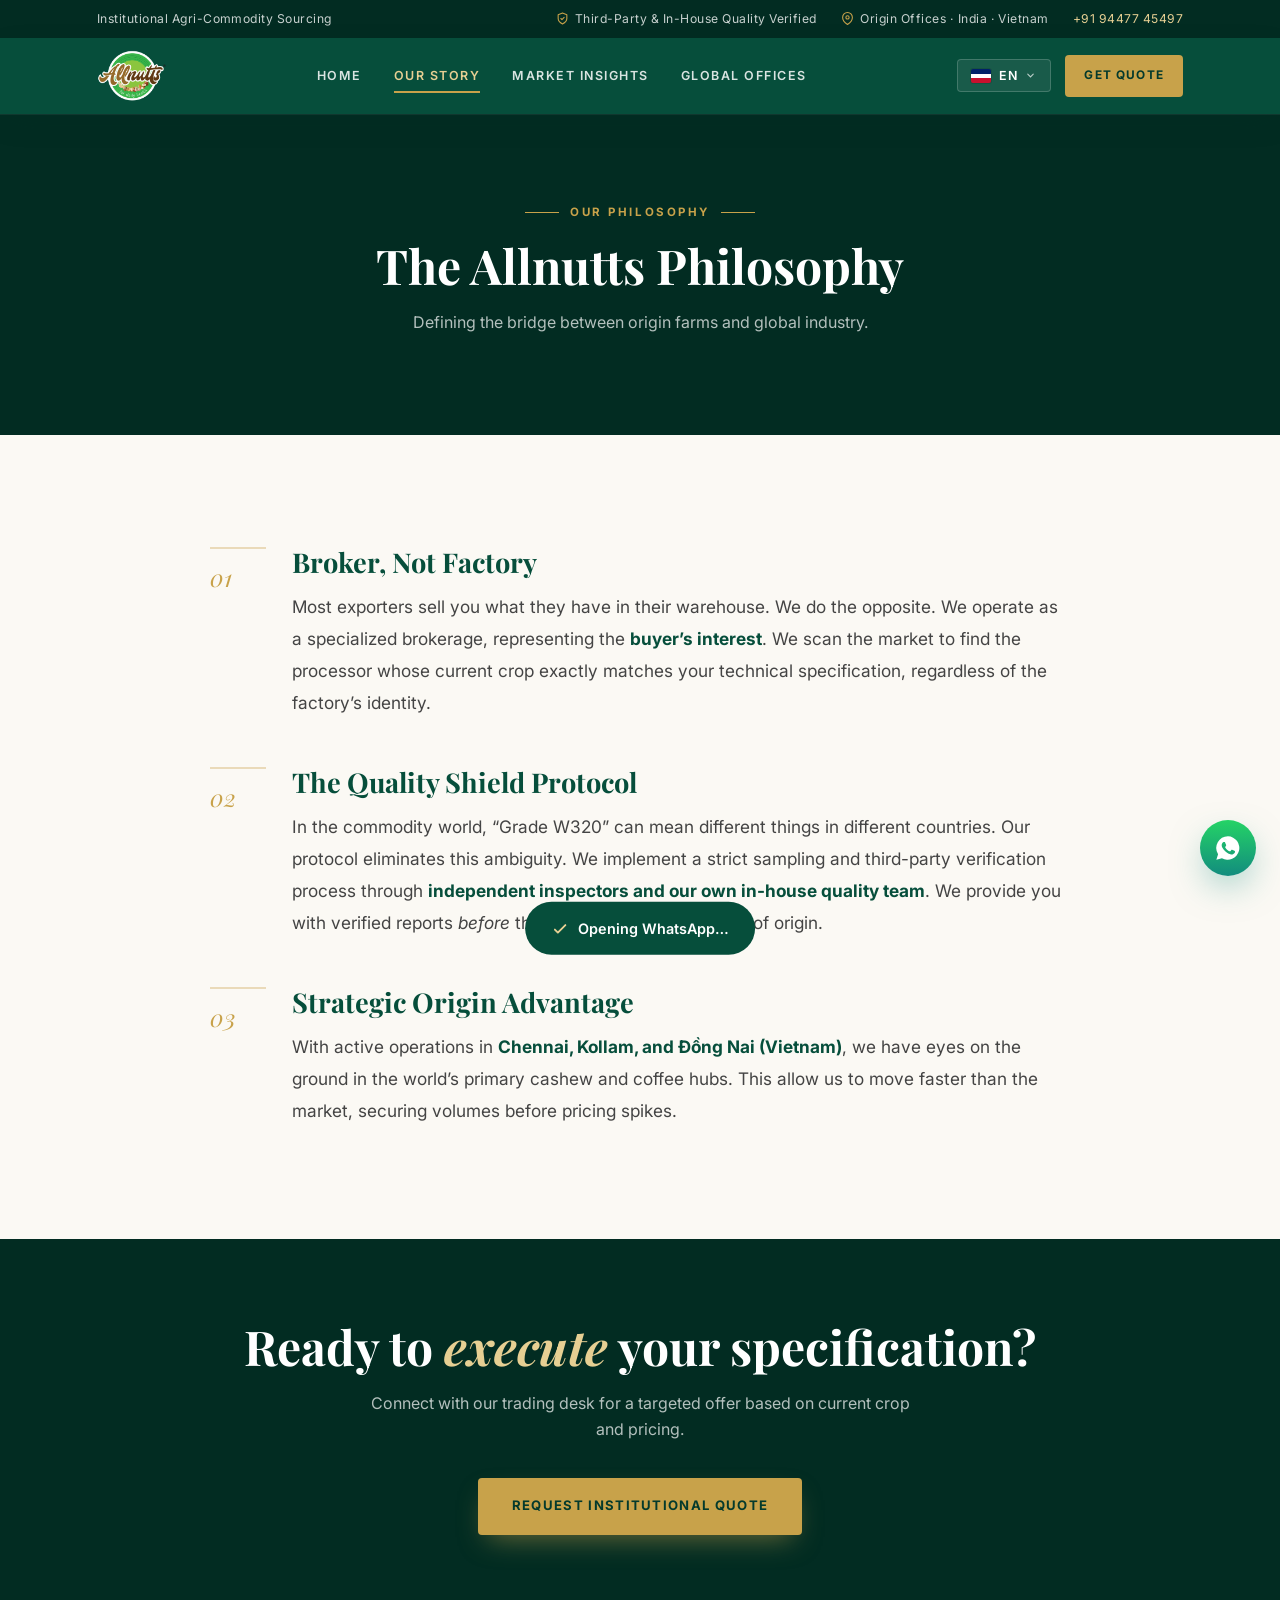
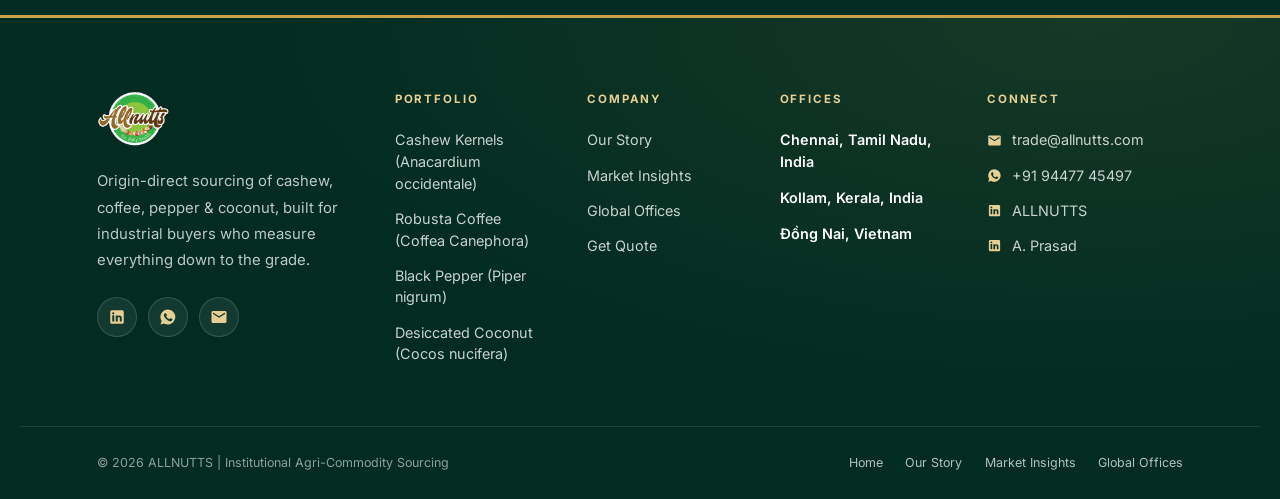
==== about.html @ 356f2124 "v3 v3" ====
<!DOCTYPE html>
<html lang="en">
<head>
  <meta charset="UTF-8" />
  <meta name="viewport" content="width=device-width, initial-scale=1.0" />
  <title>Our Story | ALLNUTTS</title>
  <meta name="description" content="The Allnutts philosophy — origin-direct brokers representing the buyer's interest across cashew, coffee, pepper and coconut." />
  <meta name="theme-color" content="#022c22" />
  <link rel="stylesheet" href="style.css" />
  <link rel="icon" href="logo.png" />
  <link rel="preconnect" href="https://fonts.googleapis.com" />
  <link rel="preconnect" href="https://fonts.gstatic.com" crossorigin />
</head>
<body>
  <div class="topbar">
    <div class="topbar-inner">
      <span data-i18n="top_tag">Institutional Agri-Commodity Sourcing</span>
      <div class="topbar-tags">
        <span><svg viewBox="0 0 24 24" fill="none" stroke-width="2" stroke-linecap="round" stroke-linejoin="round"><path d="M12 22s8-4 8-10V5l-8-3-8 3v7c0 6 8 10 8 10z"/><path d="m9 12 2 2 4-4"/></svg><span data-i18n="top_verified">Third-Party &amp; In-House Quality Verified</span></span>
        <span><svg viewBox="0 0 24 24" fill="none" stroke-width="2" stroke-linecap="round" stroke-linejoin="round"><path d="M21 10c0 7-9 13-9 13s-9-6-9-13a9 9 0 0 1 18 0z"/><circle cx="12" cy="10" r="3"/></svg><span data-i18n="top_offices">Origin Offices · India · Vietnam</span></span>
        <a href="https://wa.me/919447745497" target="_blank" rel="noopener">+91 94477 45497</a>
      </div>
    </div>
  </div>
  <nav>
    <div class="nav-container">
      <div class="logo-container"><a href="index.html"><img src="logo.png" alt="ALLNUTTS" /></a></div>
      <div class="nav-links" id="navLinks">
        <a href="index.html" data-i18n="nav_home">Home</a>
        <a href="about.html" data-i18n="nav_about">Our Story</a>
        <a href="reports.html" data-i18n="nav_reports">Market Insights</a>
        <a href="contact.html" data-i18n="nav_contact">Global Offices</a>
        <a href="index.html#quote" class="btn-gold mobile-only" data-i18n="nav_quote">Get Quote</a>
      </div>
      <div class="nav-actions">
        <div class="lang" id="lang">
          <button class="lang-btn" id="langBtn" aria-label="Select language">
            <span class="lang-flag" id="langFlag"></span><span id="langLabel">EN</span>
            <svg viewBox="0 0 24 24" fill="none" stroke="currentColor" stroke-width="2.4" stroke-linecap="round"><path d="m6 9 6 6 6-6"/></svg>
          </button>
          <div class="lang-menu" id="langMenu" role="menu"></div>
        </div>
        <a href="index.html#quote" class="btn-quote-sm" data-i18n="nav_quote">Get Quote</a>
        <button class="nav-toggle" id="navToggle" aria-label="Menu" aria-controls="navLinks"><span></span><span></span><span></span></button>
      </div>
    </div>
  </nav>
  <div class="nav-scrim" id="navScrim"></div>

  <!-- page header band -->
  <section class="cta-band" style="padding:5rem 6% 4rem;">
    <span class="eyebrow center" style="justify-content:center; margin-bottom:1rem;" data-i18n="about_eyebrow">Our Philosophy</span>
    <h2 data-i18n="about_h2">The Allnutts Philosophy</h2>
    <p data-i18n="about_p">Defining the bridge between origin farms and global industry.</p>
  </section>

  <section class="section-spacing">
    <div class="container">
      <div class="editorial">
        <div class="editorial-block reveal">
          <div class="editorial-num">01</div>
          <div><h3 data-i18n="about1_t">Broker, Not Factory</h3><p data-i18n="about1_p"></p></div>
        </div>
        <div class="editorial-block reveal">
          <div class="editorial-num">02</div>
          <div><h3 data-i18n="about2_t">The Quality Shield Protocol</h3><p data-i18n="about2_p"></p></div>
        </div>
        <div class="editorial-block reveal">
          <div class="editorial-num">03</div>
          <div><h3 data-i18n="about3_t">Strategic Origin Advantage</h3><p data-i18n="about3_p"></p></div>
        </div>
      </div>
    </div>
  </section>

  <section class="cta-band">
    <h2><span data-i18n="cta_h2a">Ready to </span><span class="gold" data-i18n="cta_h2_gold">execute</span><span data-i18n="cta_h2b"> your specification?</span></h2>
    <p data-i18n="cta_p">Connect with our trading desk for a targeted offer based on current crop and pricing.</p>
    <a href="index.html#quote" class="btn-gold" data-i18n="cta_btn">Request Institutional Quote</a>
  </section>

  <footer class="site-footer">
    <div class="footer-main">
      <div class="footer-brand">
        <img src="logo.png" alt="ALLNUTTS" />
        <p data-i18n="foot_about"></p>
        <div class="footer-social">
          <a href="https://www.linkedin.com/company/107169851/" target="_blank" rel="noopener" aria-label="LinkedIn"><svg viewBox="0 0 24 24"><path fill-rule="evenodd" clip-rule="evenodd" d="M19 3a2 2 0 0 1 2 2v14a2 2 0 0 1-2 2H5a2 2 0 0 1-2-2V5a2 2 0 0 1 2-2h14zM8.34 9.67H5.67V18h2.67V9.67zM7 5.5a1.5 1.5 0 1 0 0 3 1.5 1.5 0 0 0 0-3zM18.33 18v-4.57c0-2.4-1.28-3.52-2.99-3.52-1.38 0-2 .76-2.34 1.29v-1.1h-2.67V18h2.67v-4.4c0-.23.02-.47.09-.64.18-.47.61-.95 1.33-.95.94 0 1.31.71 1.31 1.76V18h2.6z"/></svg></a>
          <a href="https://wa.me/919447745497" target="_blank" rel="noopener" aria-label="WhatsApp"><svg viewBox="0 0 24 24"><path fill-rule="evenodd" clip-rule="evenodd" d="M17.5 14.4c-.3-.1-1.7-.8-1.9-.9-.3-.1-.5-.1-.6.1-.2.3-.7.9-.9 1.1-.2.2-.3.2-.6.1-.3-.1-1.2-.5-2.3-1.4-.9-.8-1.5-1.7-1.6-2-.2-.3 0-.4.1-.5.1-.1.3-.3.4-.5.1-.2.2-.3.3-.5.1-.2 0-.4 0-.5-.1-.1-.6-1.5-.9-2.1-.2-.5-.5-.4-.6-.4h-.5c-.2 0-.5.1-.8.4-.3.3-1 1-1 2.4s1 2.8 1.2 3c.2.2 2 3 4.8 4.2 1.7.7 2.3.8 3.2.6.5-.1 1.7-.7 2-1.4.2-.7.2-1.2.2-1.4-.1-.1-.3-.2-.5-.3zM12 2a10 10 0 0 0-8.5 15.3L2 22l4.8-1.3A10 10 0 1 0 12 2z"/></svg></a>
          <a href="mailto:trade@allnutts.com" aria-label="Email"><svg viewBox="0 0 24 24"><path d="M20 4H4c-1.1 0-1.99.9-1.99 2L2 18c0 1.1.9 2 2 2h16c1.1 0 2-.9 2-2V6c0-1.1-.9-2-2-2zm0 4l-8 5-8-5V6l8 5 8-5v2z"/></svg></a>
        </div>
      </div>
      <div class="footer-col">
        <h5 data-i18n="foot_products">Portfolio</h5>
        <a href="index.html#portfolio" data-i18n="prod_cashew"></a>
        <a href="index.html#portfolio" data-i18n="prod_coffee"></a>
        <a href="index.html#portfolio" data-i18n="prod_pepper"></a>
        <a href="index.html#portfolio" data-i18n="prod_coconut"></a>
      </div>
      <div class="footer-col">
        <h5 data-i18n="foot_company">Company</h5>
        <a href="about.html" data-i18n="nav_about"></a>
        <a href="reports.html" data-i18n="nav_reports"></a>
        <a href="contact.html" data-i18n="nav_contact"></a>
        <a href="index.html#quote" data-i18n="nav_quote"></a>
      </div>
      <div class="footer-col footer-offices-col">
        <h5 data-i18n="foot_offices">Offices</h5>
        <p class="footer-office"><strong data-i18n="office1_loc">Chennai, Tamil Nadu, India</strong></p>
        <p class="footer-office"><strong data-i18n="office2_loc">Kollam, Kerala, India</strong></p>
        <p class="footer-office"><strong data-i18n="office3_loc">Đồng Nai, Vietnam</strong></p>
      </div>
      <div class="footer-col footer-connect-col">
        <h5 data-i18n="foot_connect">Connect</h5>
        <a href="mailto:trade@allnutts.com"><svg class="fc-ic" viewBox="0 0 24 24"><path d="M20 4H4c-1.1 0-1.99.9-1.99 2L2 18c0 1.1.9 2 2 2h16c1.1 0 2-.9 2-2V6c0-1.1-.9-2-2-2zm0 4l-8 5-8-5V6l8 5 8-5v2z"/></svg>trade@allnutts.com</a>
        <a href="https://wa.me/919447745497" target="_blank" rel="noopener"><svg class="fc-ic" viewBox="0 0 24 24"><path fill-rule="evenodd" clip-rule="evenodd" d="M17.5 14.4c-.3-.1-1.7-.8-1.9-.9-.3-.1-.5-.1-.6.1-.2.3-.7.9-.9 1.1-.2.2-.3.2-.6.1-.3-.1-1.2-.5-2.3-1.4-.9-.8-1.5-1.7-1.6-2-.2-.3 0-.4.1-.5.1-.1.3-.3.4-.5.1-.2.2-.3.3-.5.1-.2 0-.4 0-.5-.1-.1-.6-1.5-.9-2.1-.2-.5-.5-.4-.6-.4h-.5c-.2 0-.5.1-.8.4-.3.3-1 1-1 2.4s1 2.8 1.2 3c.2.2 2 3 4.8 4.2 1.7.7 2.3.8 3.2.6.5-.1 1.7-.7 2-1.4.2-.7.2-1.2.2-1.4-.1-.1-.3-.2-.5-.3zM12 2a10 10 0 0 0-8.5 15.3L2 22l4.8-1.3A10 10 0 1 0 12 2z"/></svg>+91 94477 45497</a>
        <a href="https://www.linkedin.com/company/107169851/" target="_blank" rel="noopener"><svg class="fc-ic" viewBox="0 0 24 24"><path fill-rule="evenodd" clip-rule="evenodd" d="M19 3a2 2 0 0 1 2 2v14a2 2 0 0 1-2 2H5a2 2 0 0 1-2-2V5a2 2 0 0 1 2-2h14zM8.34 9.67H5.67V18h2.67V9.67zM7 5.5a1.5 1.5 0 1 0 0 3 1.5 1.5 0 0 0 0-3zM18.33 18v-4.57c0-2.4-1.28-3.52-2.99-3.52-1.38 0-2 .76-2.34 1.29v-1.1h-2.67V18h2.67v-4.4c0-.23.02-.47.09-.64.18-.47.61-.95 1.33-.95.94 0 1.31.71 1.31 1.76V18h2.6z"/></svg>ALLNUTTS</a>
        <a href="https://www.linkedin.com/in/a-prasad-a902522a/" target="_blank" rel="noopener"><svg class="fc-ic" viewBox="0 0 24 24"><path fill-rule="evenodd" clip-rule="evenodd" d="M19 3a2 2 0 0 1 2 2v14a2 2 0 0 1-2 2H5a2 2 0 0 1-2-2V5a2 2 0 0 1 2-2h14zM8.34 9.67H5.67V18h2.67V9.67zM7 5.5a1.5 1.5 0 1 0 0 3 1.5 1.5 0 0 0 0-3zM18.33 18v-4.57c0-2.4-1.28-3.52-2.99-3.52-1.38 0-2 .76-2.34 1.29v-1.1h-2.67V18h2.67v-4.4c0-.23.02-.47.09-.64.18-.47.61-.95 1.33-.95.94 0 1.31.71 1.31 1.76V18h2.6z"/></svg>A. Prasad</a>
      </div>
    </div>
    <div class="footer-bottom">
      <span data-i18n="foot_rights">© 2026 ALLNUTTS</span>
      <div class="footer-nav">
        <a href="index.html" data-i18n="nav_home"></a>
        <a href="about.html" data-i18n="nav_about"></a>
        <a href="reports.html" data-i18n="nav_reports"></a>
        <a href="contact.html" data-i18n="nav_contact"></a>
      </div>
    </div>
  </footer>

  <a class="wa-fab" href="https://wa.me/919447745497" target="_blank" rel="noopener" aria-label="WhatsApp">
    <svg viewBox="0 0 24 24"><path fill-rule="evenodd" clip-rule="evenodd" d="M17.5 14.4c-.3-.1-1.7-.8-1.9-.9-.3-.1-.5-.1-.6.1-.2.3-.7.9-.9 1.1-.2.2-.3.2-.6.1-.3-.1-1.2-.5-2.3-1.4-.9-.8-1.5-1.7-1.6-2-.2-.3 0-.4.1-.5.1-.1.3-.3.4-.5.1-.2.2-.3.3-.5.1-.2 0-.4 0-.5-.1-.1-.6-1.5-.9-2.1-.2-.5-.5-.4-.6-.4h-.5c-.2 0-.5.1-.8.4-.3.3-1 1-1 2.4s1 2.8 1.2 3c.2.2 2 3 4.8 4.2 1.7.7 2.3.8 3.2.6.5-.1 1.7-.7 2-1.4.2-.7.2-1.2.2-1.4-.1-.1-.3-.2-.5-.3zM12 2a10 10 0 0 0-8.5 15.3L2 22l4.8-1.3A10 10 0 1 0 12 2z"/></svg>
  </a>
  <div class="toast" id="toast"><svg viewBox="0 0 24 24" fill="none" stroke="currentColor" stroke-width="2.5" stroke-linecap="round" stroke-linejoin="round"><path d="m5 13 4 4L19 7"/></svg><span>Opening WhatsApp…</span></div>
  <script src="i18n.js"></script>
  <script src="script.js"></script>
</body>
</html>
---- style.css ----
/* =====================================================
   ALLNUTTS — Institutional Authority Edition (v2)
   Premium emerald + gold design system
   Mobile-first, fully responsive · redesigned footer
   ===================================================== */
@import url('https://fonts.googleapis.com/css2?family=Playfair+Display:ital,wght@0,500;0,600;0,700;0,800;0,900;1,500;1,600&family=Inter:wght@300;400;500;600;700&family=Noto+Sans+Arabic:wght@400;600;700&family=Noto+Sans+SC:wght@400;600;700&family=Noto+Sans+Devanagari:wght@400;600;700&display=swap');

:root {
  --emerald: #064e3b;
  --deep-emerald: #043a2c;
  --emerald-900: #022c22;
  --emerald-800: #0a3f31;
  --gold: #c8a24a;
  --gold-bright: #d4af37;
  --gold-soft: #e6cf93;
  --gold-line: rgba(200, 162, 74, 0.35);
  --ink: #1a1d1b;
  --muted: #5a615d;
  --muted-light: #8a918c;
  --cream: #fbf9f4;
  --paper: #f4f0e7;
  --paper-2: #efe9db;
  --white: #ffffff;
  --line: #e7e2d6;
  --shadow-sm: 0 2px 8px rgba(4, 58, 44, 0.06);
  --shadow-md: 0 16px 40px -16px rgba(4, 58, 44, 0.18);
  --shadow-lg: 0 40px 80px -30px rgba(2, 44, 34, 0.35);
  --r-sm: 4px;
  --r-md: 10px;
  --r-lg: 18px;
  --ease: cubic-bezier(0.22, 0.61, 0.36, 1);
  --container: 1240px;
  --pad-x: 6%;
  --nav-h: 76px;
}

* { box-sizing: border-box; }
html { scroll-behavior: smooth; -webkit-text-size-adjust: 100%; }
body {
  font-family: 'Inter', sans-serif;
  margin: 0;
  color: var(--ink);
  background: var(--cream);
  line-height: 1.65;
  -webkit-font-smoothing: antialiased;
  text-rendering: optimizeLegibility;
  overflow-x: hidden; /* guard against any accidental horizontal scroll on mobile */
}
body[dir="rtl"] { font-family: 'Noto Sans Arabic', 'Inter', sans-serif; }
body[dir="rtl"] .flip { transform: scaleX(-1); }
body.lang-zh { font-family: 'Noto Sans SC', 'Inter', sans-serif; }
body.lang-hi { font-family: 'Noto Sans Devanagari', 'Inter', sans-serif; }
body.nav-open { overflow: hidden; } /* lock scroll when mobile drawer is open */

h1, h2, h3, .serif {
  font-family: 'Playfair Display', serif;
  color: var(--emerald);
  font-weight: 700;
  line-height: 1.15;
  margin: 0;
}
body[dir="rtl"] h1, body[dir="rtl"] h2, body[dir="rtl"] h3,
body.lang-zh h1, body.lang-zh h2, body.lang-zh h3,
body.lang-hi h1, body.lang-hi h2, body.lang-hi h3 {
  font-family: inherit;
  font-weight: 700;
}
a { color: inherit; }
img { display: block; max-width: 100%; }

.container { max-width: var(--container); margin: 0 auto; padding: 0 var(--pad-x); width: 100%; }
.eyebrow {
  font-family: 'Inter', sans-serif;
  font-size: 0.72rem;
  letter-spacing: 0.22em;
  text-transform: uppercase;
  font-weight: 700;
  color: var(--gold);
  display: inline-flex;
  align-items: center;
  gap: 0.7rem;
}
.eyebrow::before { content: ''; width: 34px; height: 1px; background: var(--gold); flex-shrink: 0; }
.eyebrow.center::after { content: ''; width: 34px; height: 1px; background: var(--gold); flex-shrink: 0; }

/* =================== ANNOUNCEMENT BAR =================== */
.topbar {
  background: var(--emerald-900);
  color: rgba(255,255,255,0.78);
  font-size: 0.76rem;
  letter-spacing: 0.04em;
}
.topbar-inner {
  max-width: var(--container);
  margin: 0 auto;
  padding: 0.55rem var(--pad-x);
  display: flex;
  justify-content: space-between;
  align-items: center;
  gap: 1rem;
}
.topbar a { color: var(--gold-soft); text-decoration: none; white-space: nowrap; }
.topbar-tags { display: flex; gap: 1.5rem; align-items: center; }
.topbar-tags span { display: inline-flex; align-items: center; gap: 0.4rem; }
.topbar-tags svg { width: 13px; height: 13px; stroke: var(--gold); flex-shrink: 0; }

/* =================== NAV =================== */
nav {
  background: var(--emerald);
  position: sticky;
  top: 0;
  z-index: 1000;
  box-shadow: 0 1px 0 rgba(255,255,255,0.06), 0 10px 30px -12px rgba(2,44,34,0.5);
  transition: box-shadow 0.3s var(--ease);
}
.nav-container {
  max-width: var(--container);
  margin: 0 auto;
  padding: 0.7rem var(--pad-x);
  display: flex;
  justify-content: space-between;
  align-items: center;
  gap: 1rem;
  min-height: var(--nav-h);
}
.logo-container { display: flex; align-items: center; flex-shrink: 0; }
.logo-container img {
  height: 54px;
  width: auto;
  display: block;
  transition: height 0.3s var(--ease);
}
nav.scrolled .logo-container img { height: 46px; }

.nav-links { display: flex; align-items: center; gap: 2rem; }
.nav-links a {
  color: rgba(255,255,255,0.85);
  text-decoration: none;
  text-transform: uppercase;
  font-size: 0.78rem;
  font-weight: 600;
  letter-spacing: 0.12em;
  position: relative;
  padding: 0.4rem 0;
  transition: color 0.25s;
}
.nav-links a::after {
  content: '';
  position: absolute;
  left: 0; bottom: 0;
  width: 0; height: 2px;
  background: var(--gold);
  transition: width 0.3s var(--ease);
}
.nav-links a:hover, .nav-links a.active { color: var(--gold-soft); }
.nav-links a:hover::after, .nav-links a.active::after { width: 100%; }
.nav-links .mobile-only { display: none; }

.nav-actions { display: flex; align-items: center; gap: 0.9rem; flex-shrink: 0; }

/* Language switcher */
.lang { position: relative; }
.lang-btn {
  display: inline-flex;
  align-items: center;
  gap: 0.5rem;
  background: rgba(255,255,255,0.08);
  border: 1px solid rgba(255,255,255,0.18);
  color: #fff;
  font-family: 'Inter', sans-serif;
  font-size: 0.78rem;
  font-weight: 600;
  letter-spacing: 0.04em;
  padding: 0.5rem 0.85rem;
  border-radius: var(--r-sm);
  cursor: pointer;
  transition: all 0.25s;
}
.lang-btn:hover { background: rgba(255,255,255,0.16); border-color: var(--gold-line); }
.lang-flag {
  width: 20px; height: 14px;
  border-radius: 2px;
  box-shadow: 0 0 0 1px rgba(0,0,0,0.12);
  flex-shrink: 0;
  overflow: hidden;
}
.lang-btn svg { width: 11px; height: 11px; opacity: 0.7; transition: transform 0.25s; }
.lang.open .lang-btn svg { transform: rotate(180deg); }
.lang-menu {
  position: absolute;
  top: calc(100% + 0.6rem);
  inset-inline-end: 0;
  min-width: 210px;
  background: var(--white);
  border-radius: var(--r-md);
  box-shadow: var(--shadow-lg);
  border: 1px solid var(--line);
  padding: 0.4rem;
  opacity: 0;
  visibility: hidden;
  transform: translateY(-8px);
  transition: all 0.28s var(--ease);
  z-index: 1200;
  max-height: 78vh;
  overflow-y: auto;
}
.lang.open .lang-menu { opacity: 1; visibility: visible; transform: none; }
.lang-option {
  display: flex;
  align-items: center;
  gap: 0.7rem;
  width: 100%;
  background: none;
  border: none;
  padding: 0.6rem 0.7rem;
  border-radius: var(--r-sm);
  cursor: pointer;
  font-family: 'Inter', sans-serif;
  font-size: 0.86rem;
  color: var(--ink);
  text-align: start;
  transition: background 0.2s;
}
.lang-option:hover { background: var(--paper); }
.lang-option.active { background: var(--emerald); color: #fff; }
.lang-option.active .lang-native { color: var(--gold-soft); }
.lang-option .lang-flag { width: 24px; height: 17px; }
.lang-native { margin-inline-start: auto; font-size: 0.74rem; color: var(--muted-light); }

.btn-quote-sm {
  background: var(--gold);
  color: var(--deep-emerald);
  text-decoration: none;
  font-size: 0.74rem;
  font-weight: 700;
  text-transform: uppercase;
  letter-spacing: 0.1em;
  padding: 0.7rem 1.2rem;
  border-radius: var(--r-sm);
  transition: all 0.25s var(--ease);
  white-space: nowrap;
}
.btn-quote-sm:hover { background: var(--gold-bright); transform: translateY(-1px); box-shadow: 0 8px 20px -6px rgba(200,162,74,0.5); }

.nav-toggle {
  display: none;
  background: none;
  border: none;
  cursor: pointer;
  flex-direction: column;
  justify-content: center;
  gap: 5px;
  width: 40px; height: 40px;
  padding: 8px;
}
.nav-toggle span { width: 100%; height: 2px; background: #fff; border-radius: 2px; transition: transform 0.3s var(--ease), opacity 0.2s; transform-origin: center; }
.nav-toggle.open span:nth-child(1) { transform: translateY(7px) rotate(45deg); }
.nav-toggle.open span:nth-child(2) { opacity: 0; }
.nav-toggle.open span:nth-child(3) { transform: translateY(-7px) rotate(-45deg); }

.nav-scrim {
  position: fixed;
  inset: 0;
  background: rgba(2,28,22,0.5);
  opacity: 0;
  visibility: hidden;
  transition: opacity 0.3s var(--ease);
  z-index: 998;
}
.nav-scrim.show { opacity: 1; visibility: visible; }

/* =================== HERO =================== */
.hero {
  position: relative;
  min-height: 86vh;
  display: flex;
  align-items: center;
  color: #fff;
  overflow: hidden;
  background: var(--emerald-900);
}
.hero-bg {
  position: absolute;
  inset: 0;
  background-size: cover;
  background-position: center;
  transform: scale(1.05);
  filter: saturate(0.9);
}
.hero-bg::after {
  content: '';
  position: absolute;
  inset: 0;
  background:
    linear-gradient(110deg, rgba(2,44,34,0.96) 0%, rgba(4,58,44,0.86) 45%, rgba(4,58,44,0.55) 100%),
    radial-gradient(ellipse at 80% 20%, rgba(200,162,74,0.18), transparent 55%);
}
body[dir="rtl"] .hero-bg::after { background:
  linear-gradient(250deg, rgba(2,44,34,0.96) 0%, rgba(4,58,44,0.86) 45%, rgba(4,58,44,0.55) 100%),
  radial-gradient(ellipse at 20% 20%, rgba(200,162,74,0.18), transparent 55%); }
.hero-grain {
  position: absolute; inset: 0; opacity: 0.5; pointer-events: none;
  background-image: url("data:image/svg+xml,%3Csvg xmlns='http://www.w3.org/2000/svg' width='160' height='160'%3E%3Cfilter id='n'%3E%3CfeTurbulence type='fractalNoise' baseFrequency='0.9' numOctaves='2'/%3E%3C/filter%3E%3Crect width='100%25' height='100%25' filter='url(%23n)' opacity='0.04'/%3E%3C/svg%3E");
}
.hero-content {
  position: relative;
  z-index: 2;
  max-width: var(--container);
  margin: 0 auto;
  padding: 7rem var(--pad-x);
  width: 100%;
}
.hero-inner { max-width: 760px; }
.hero .eyebrow { color: var(--gold-soft); margin-bottom: 1.6rem; }
.hero .eyebrow::before { background: var(--gold-soft); }
.hero h1 {
  color: #fff;
  font-size: clamp(2.4rem, 6vw, 5rem);
  font-weight: 800;
  letter-spacing: -0.01em;
  margin-bottom: 1.5rem;
}
.hero h1 .gold { color: var(--gold-soft); font-style: italic; font-weight: 600; }
.hero p {
  font-size: clamp(1.02rem, 1.6vw, 1.3rem);
  max-width: 620px;
  margin: 0 0 2.5rem;
  color: rgba(255,255,255,0.82);
  font-weight: 300;
  line-height: 1.7;
}
.hero-cta-row { display: flex; align-items: center; gap: 1.5rem; flex-wrap: wrap; }

.btn-gold {
  display: inline-flex;
  align-items: center;
  gap: 0.6rem;
  background: var(--gold);
  color: var(--deep-emerald);
  padding: 1.1rem 2.1rem;
  text-decoration: none;
  font-weight: 700;
  text-transform: uppercase;
  font-size: 0.82rem;
  letter-spacing: 0.1em;
  border-radius: var(--r-sm);
  border: none;
  cursor: pointer;
  font-family: 'Inter', sans-serif;
  transition: all 0.3s var(--ease);
  box-shadow: 0 12px 28px -10px rgba(200,162,74,0.55);
}
.btn-gold:hover { background: var(--gold-bright); transform: translateY(-2px); box-shadow: 0 18px 38px -12px rgba(212,175,55,0.6); }
.btn-gold svg { width: 16px; height: 16px; }

.btn-outline {
  display: inline-flex;
  align-items: center;
  gap: 0.55rem;
  color: #fff;
  text-decoration: none;
  font-weight: 600;
  font-size: 0.82rem;
  letter-spacing: 0.06em;
  text-transform: uppercase;
  padding: 1rem 0;
  border-bottom: 1px solid var(--gold-line);
  transition: color 0.25s, border-color 0.25s;
}
.btn-outline:hover { color: var(--gold-soft); border-color: var(--gold-soft); }
.btn-outline svg { width: 15px; height: 15px; transition: transform 0.25s; }
.btn-outline:hover svg { transform: translateX(4px); }

/* =================== TRUST STATS STRIP =================== */
.stats-strip {
  background: var(--deep-emerald);
  border-top: 1px solid rgba(200,162,74,0.2);
}
.stats-grid {
  max-width: var(--container);
  margin: 0 auto;
  padding: 0 var(--pad-x);
  display: grid;
  grid-template-columns: repeat(4, 1fr);
}
.stat-item {
  padding: 2.6rem 1.5rem;
  text-align: center;
  border-inline-end: 1px solid rgba(255,255,255,0.08);
}
.stat-item:last-child { border-inline-end: none; }
.stat-item h2 {
  color: var(--gold-soft);
  font-size: clamp(2.2rem, 4vw, 3.2rem);
  font-weight: 800;
  margin-bottom: 0.3rem;
  font-variant-numeric: tabular-nums;
}
.stat-item p {
  color: rgba(255,255,255,0.7);
  font-size: 0.74rem;
  text-transform: uppercase;
  letter-spacing: 0.16em;
  margin: 0;
}

/* =================== SECTIONS =================== */
.section-spacing { padding: 7rem 0; }
.section-spacing.tight { padding: 5rem 0; }
.bg-paper { background: var(--paper); }
.bg-emerald { background: var(--emerald); color: #fff; }
.section-header { text-align: center; margin-bottom: 4rem; max-width: 720px; margin-inline: auto; }
.section-header .eyebrow { margin-bottom: 1.2rem; }
.section-header h2 {
  font-size: clamp(2rem, 4vw, 3.2rem);
  font-weight: 700;
  margin-bottom: 1rem;
}
.section-header p { color: var(--muted); font-size: 1.08rem; margin: 0; line-height: 1.7; }
.bg-emerald .section-header h2 { color: #fff; }
.bg-emerald .section-header p { color: rgba(255,255,255,0.72); }
.bg-emerald .eyebrow { color: var(--gold-soft); }
.bg-emerald .eyebrow::before, .bg-emerald .eyebrow.center::after { background: var(--gold-soft); }

/* =================== PRODUCT PORTFOLIO =================== */
.product-detail {
  background: var(--white);
  border: 1px solid var(--line);
  border-radius: var(--r-lg);
  overflow: hidden;
  box-shadow: var(--shadow-sm);
  display: grid;
  grid-template-columns: 320px 1fr;
  margin-bottom: 2.5rem;
  transition: box-shadow 0.4s var(--ease), transform 0.4s var(--ease);
}
.product-detail:hover { box-shadow: var(--shadow-md); transform: translateY(-3px); }
.product-media {
  position: relative;
  min-height: 260px;
  background-size: cover;
  background-position: center;
}
.product-media::after {
  content: '';
  position: absolute; inset: 0;
  background: linear-gradient(135deg, rgba(4,58,44,0.35), rgba(4,58,44,0.05));
}
.product-media .botanic {
  position: absolute;
  inset-block-end: 1rem;
  inset-inline-start: 1.2rem;
  z-index: 2;
  color: rgba(255,255,255,0.9);
  font-family: 'Playfair Display', serif;
  font-style: italic;
  font-size: 0.92rem;
  text-shadow: 0 2px 8px rgba(0,0,0,0.4);
}
.product-body { padding: 2.4rem 2.6rem; min-width: 0; }
.product-head { display: flex; align-items: baseline; justify-content: space-between; gap: 1rem; flex-wrap: wrap; margin-bottom: 0.4rem; }
.product-body h3 { font-size: 1.85rem; }
.product-origin-tag {
  font-size: 0.68rem;
  text-transform: uppercase;
  letter-spacing: 0.12em;
  font-weight: 700;
  color: var(--gold);
  background: rgba(200,162,74,0.1);
  padding: 0.35rem 0.75rem;
  border-radius: 100px;
  border: 1px solid var(--gold-line);
  white-space: nowrap;
}

.spec-scroll { width: 100%; overflow-x: auto; -webkit-overflow-scrolling: touch; margin-top: 1.4rem; }
.spec-table { width: 100%; border-collapse: collapse; font-variant-numeric: tabular-nums; }
.spec-table th {
  background: var(--emerald);
  color: var(--gold-soft);
  padding: 0.85rem 1rem;
  text-align: start;
  font-family: 'Inter', sans-serif;
  text-transform: uppercase;
  font-size: 0.68rem;
  letter-spacing: 0.1em;
  font-weight: 700;
  white-space: nowrap;
}
.spec-table th:first-child { border-start-start-radius: var(--r-sm); }
.spec-table th:last-child { border-start-end-radius: var(--r-sm); }
.spec-table td {
  padding: 0.85rem 1rem;
  border-bottom: 1px solid var(--line);
  font-size: 0.9rem;
  color: var(--ink);
  white-space: nowrap;
}
.spec-table tbody tr { transition: background 0.2s; }
.spec-table tbody tr:hover { background: var(--paper); }
.spec-table td:first-child { font-weight: 700; color: var(--emerald); font-family: 'Playfair Display', serif; }

/* =================== WORKFLOW =================== */
.workflow {
  display: grid;
  grid-template-columns: repeat(5, 1fr);
  gap: 1.2rem;
  position: relative;
}
.workflow::before {
  content: '';
  position: absolute;
  top: 34px; inset-inline: 8%;
  height: 1px;
  background: repeating-linear-gradient(to right, var(--gold-line) 0 7px, transparent 7px 15px);
}
.step { text-align: center; position: relative; }
.step-node {
  width: 68px; height: 68px;
  margin: 0 auto 1.5rem;
  border-radius: 50%;
  background: var(--white);
  border: 1px solid var(--gold-line);
  display: grid;
  place-items: center;
  font-family: 'Playfair Display', serif;
  font-size: 1.6rem;
  font-weight: 700;
  color: var(--gold);
  position: relative;
  z-index: 2;
  box-shadow: 0 8px 24px -10px rgba(4,58,44,0.25);
  transition: all 0.35s var(--ease);
}
.bg-emerald .step-node { background: var(--emerald-900); }
.step:hover .step-node { background: var(--gold); color: var(--deep-emerald); transform: translateY(-4px); }
.step h3 { font-size: 1.1rem; margin-bottom: 0.5rem; }
.bg-emerald .step h3 { color: #fff; }
.step p { font-size: 0.86rem; color: var(--muted); margin: 0; line-height: 1.6; }
.bg-emerald .step p { color: rgba(255,255,255,0.65); }

/* =================== EDGE / PILLARS =================== */
.pillars { display: grid; grid-template-columns: repeat(auto-fit, minmax(250px, 1fr)); gap: 1.5rem; }
.pillar-item {
  background: var(--white);
  padding: 2.4rem;
  border-radius: var(--r-lg);
  border: 1px solid var(--line);
  border-top: 3px solid var(--gold);
  box-shadow: var(--shadow-sm);
  transition: transform 0.35s var(--ease), box-shadow 0.35s var(--ease);
}
.pillar-item:hover { transform: translateY(-5px); box-shadow: var(--shadow-md); }
.pillar-icon {
  width: 48px; height: 48px;
  border-radius: var(--r-sm);
  background: rgba(6,78,59,0.07);
  display: grid; place-items: center;
  margin-bottom: 1.3rem;
}
.pillar-icon svg { width: 24px; height: 24px; stroke: var(--emerald); fill: none; stroke-width: 1.6; }
.pillar-item h3 { font-size: 1.3rem; margin-bottom: 0.7rem; }
.pillar-item p { color: var(--muted); font-size: 0.94rem; margin: 0; }

/* =================== GENERIC CARD GRID =================== */
.product-grid { display: grid; grid-template-columns: repeat(auto-fit, minmax(280px, 1fr)); gap: 1.6rem; }
.product-card {
  background: var(--white);
  padding: 2.4rem;
  border-radius: var(--r-lg);
  border: 1px solid var(--line);
  box-shadow: var(--shadow-sm);
  transition: transform 0.35s var(--ease), box-shadow 0.35s var(--ease);
}
.product-card:hover { transform: translateY(-5px); box-shadow: var(--shadow-md); }
.product-card h3 { font-size: 1.4rem; margin-bottom: 0.8rem; }
.product-card p { color: var(--muted); font-size: 0.96rem; margin: 0 0 1.4rem; }
.product-card .origin-chip {
  display: inline-block;
  font-size: 0.66rem;
  text-transform: uppercase;
  letter-spacing: 0.1em;
  font-weight: 700;
  color: var(--gold);
  margin-bottom: 1rem;
}
.card-icon {
  width: 52px; height: 52px;
  border-radius: var(--r-sm);
  background: var(--emerald);
  display: grid; place-items: center;
  margin-bottom: 1.4rem;
}
.card-icon svg { width: 26px; height: 26px; stroke: var(--gold-soft); fill: none; stroke-width: 1.5; }
.card-link {
  display: inline-flex; align-items: center; gap: 0.5rem;
  color: var(--emerald); font-weight: 700; font-size: 0.78rem;
  text-transform: uppercase; letter-spacing: 0.08em; text-decoration: none;
  border-bottom: 1px solid var(--gold-line); padding-bottom: 4px;
  transition: gap 0.25s, color 0.25s;
}
.card-link:hover { gap: 0.85rem; color: var(--gold); }
.card-link svg { width: 14px; height: 14px; }
.report-actions { display: flex; flex-direction: column; gap: 0.7rem; align-items: flex-start; }
.card-link-alt { color: var(--muted); border-bottom-color: var(--line); }
.card-link-alt:hover { color: var(--emerald); }
.reports-note {
  text-align: center;
  max-width: 620px;
  margin: 3rem auto 0;
  color: var(--muted);
  font-size: 0.95rem;
  line-height: 1.7;
  padding-top: 2rem;
  border-top: 1px solid var(--line);
}

/* =================== CONTACT METHODS (icon cards) =================== */
.contact-methods {
  display: grid;
  grid-template-columns: repeat(2, minmax(0, 1fr));
  gap: 1rem;
  max-width: 720px;
  margin: 1.8rem auto 0;
}
.contact-method {
  display: flex;
  align-items: center;
  gap: 1rem;
  background: var(--white);
  border: 1px solid var(--line);
  border-radius: var(--r-md);
  padding: 1.05rem 1.3rem;
  text-decoration: none;
  box-shadow: var(--shadow-sm);
  transition: transform 0.3s var(--ease), box-shadow 0.3s var(--ease), border-color 0.3s var(--ease);
}
.contact-method:hover { transform: translateY(-3px); box-shadow: var(--shadow-md); border-color: var(--gold-line); }
.cm-icon {
  width: 46px; height: 46px;
  border-radius: 50%;
  background: var(--emerald);
  display: grid; place-items: center;
  flex-shrink: 0;
}
.cm-icon svg { width: 22px; height: 22px; fill: var(--gold-soft); }
.cm-icon--wa { background: linear-gradient(180deg, #25d366, #128c7e); }
.cm-icon--li { background: #0a66c2; }
.cm-icon--wa svg, .cm-icon--li svg { fill: #fff; }
.cm-text { display: flex; flex-direction: column; text-align: start; min-width: 0; }
.cm-label { font-size: 0.68rem; text-transform: uppercase; letter-spacing: 0.12em; color: var(--gold); font-weight: 700; }
.cm-value { color: var(--emerald); font-weight: 600; font-size: 1rem; overflow-wrap: anywhere; }
@media (max-width: 560px) { .contact-methods { grid-template-columns: 1fr; } }

/* =================== ABOUT EDITORIAL =================== */
.editorial { max-width: 860px; margin: 0 auto; }
.editorial-block { margin-bottom: 3rem; display: grid; grid-template-columns: 56px 1fr; gap: 1.6rem; }
.editorial-block:last-child { margin-bottom: 0; }
.editorial-num {
  font-family: 'Playfair Display', serif;
  font-size: 1.5rem;
  color: var(--gold);
  font-style: italic;
  border-top: 2px solid var(--gold-line);
  padding-top: 0.6rem;
}
.editorial-block h3 { font-size: 1.7rem; margin-bottom: 0.8rem; }
.editorial-block p { color: #444; font-size: 1.08rem; line-height: 1.85; margin: 0; }
.editorial-block strong { color: var(--emerald); }

/* =================== QUOTE FORM =================== */
.quote-wrapper {
  background: var(--emerald);
  color: #fff;
  padding: 3.5rem;
  max-width: 940px;
  margin: 0 auto;
  border-radius: var(--r-lg);
  box-shadow: var(--shadow-lg);
  position: relative;
  overflow: hidden;
}
.quote-wrapper::before {
  content: '';
  position: absolute; top: -50%; inset-inline-end: -10%;
  width: 400px; height: 400px;
  background: radial-gradient(circle, rgba(200,162,74,0.16), transparent 70%);
}
.form-grid { display: grid; grid-template-columns: 1fr 1fr; gap: 1.4rem; position: relative; }
.full-width { grid-column: 1 / -1; }
.field { display: flex; flex-direction: column; min-width: 0; }
.field label {
  color: var(--gold-soft);
  font-size: 0.72rem;
  text-transform: uppercase;
  letter-spacing: 0.1em;
  font-weight: 600;
  margin-bottom: 0.55rem;
}
.field input, .field select, .field textarea {
  padding: 0.9rem 1rem;
  background: rgba(255,255,255,0.07);
  border: 1px solid rgba(212,175,55,0.3);
  border-radius: var(--r-sm);
  color: #fff;
  font-family: 'Inter', sans-serif;
  font-size: 16px; /* prevents iOS zoom-on-focus */
  width: 100%;
  transition: border-color 0.25s, background 0.25s;
}
.field input::placeholder, .field textarea::placeholder { color: rgba(255,255,255,0.4); }
.field input:focus, .field select:focus, .field textarea:focus {
  outline: none;
  border-color: var(--gold);
  background: rgba(255,255,255,0.12);
}
.field select option { color: var(--ink); }
.field textarea { resize: vertical; }
.form-note { font-size: 0.78rem; color: rgba(255,255,255,0.5); margin-top: 1rem; text-align: center; position: relative; }

/* =================== CTA BAND =================== */
.cta-band {
  background: var(--emerald-900);
  color: #fff;
  text-align: center;
  padding: 5rem var(--pad-x);
  position: relative;
  overflow: hidden;
}
.cta-band h2 { color: #fff; font-size: clamp(1.9rem, 4vw, 3rem); margin-bottom: 1rem; }
.cta-band h2 .gold { color: var(--gold-soft); font-style: italic; }
.cta-band p { color: rgba(255,255,255,0.7); max-width: 560px; margin: 0 auto 2.2rem; }

/* =================== FOOTER (redesigned) =================== */
.site-footer {
  background: var(--emerald-900);
  color: rgba(255,255,255,0.7);
  border-top: 3px solid var(--gold);
  position: relative;
}
.site-footer::before {
  content: '';
  position: absolute; inset: 0;
  pointer-events: none;
  background: radial-gradient(ellipse at 85% 0%, rgba(200,162,74,0.10), transparent 55%);
}
.footer-main {
  position: relative;
  max-width: var(--container);
  margin: 0 auto;
  padding: 4.5rem var(--pad-x) 3rem;
  display: grid;
  grid-template-columns: 1.7fr 1fr 1fr 1.1fr 1.3fr;
  gap: 2.6rem;
}
.footer-brand img { height: 58px; width: auto; margin-bottom: 1.3rem; }
.footer-brand p {
  font-size: 0.93rem;
  line-height: 1.75;
  max-width: 320px;
  color: rgba(255,255,255,0.74);
  margin: 0 0 1.5rem;
}
.footer-social { display: flex; gap: 0.7rem; }
.footer-social a {
  width: 40px; height: 40px;
  border-radius: 50%;
  display: grid; place-items: center;
  background: rgba(255,255,255,0.07);
  border: 1px solid rgba(255,255,255,0.14);
  transition: background 0.25s var(--ease), border-color 0.25s, transform 0.25s;
}
.footer-social a:hover { background: var(--gold); border-color: var(--gold); transform: translateY(-3px); }
.footer-social svg { width: 18px; height: 18px; fill: var(--gold-soft); transition: fill 0.25s; }
.footer-social a:hover svg { fill: var(--deep-emerald); }

.footer-col h5 {
  color: var(--gold-soft);
  font-family: 'Inter', sans-serif;
  font-size: 0.72rem;
  text-transform: uppercase;
  letter-spacing: 0.16em;
  margin: 0 0 1.3rem;
  font-weight: 700;
}
.footer-col a, .footer-col p {
  display: block;
  color: rgba(255,255,255,0.78);
  text-decoration: none;
  font-size: 0.9rem;
  margin-bottom: 0.85rem;
  transition: color 0.2s;
  line-height: 1.5;
}
.footer-col a { position: relative; width: fit-content; }
.footer-col a::after {
  content: '';
  position: absolute; left: 0; bottom: -2px;
  width: 0; height: 1px; background: var(--gold-soft);
  transition: width 0.28s var(--ease);
}
.footer-col a:hover { color: var(--gold-soft); }
.footer-col a:hover::after { width: 100%; }
.footer-office { color: rgba(255,255,255,0.78); font-size: 0.9rem; margin-bottom: 1.05rem; line-height: 1.4; }
.footer-office strong { display: block; color: #fff; font-weight: 600; font-family: 'Inter', sans-serif; }
.footer-office span { font-size: 0.8rem; color: rgba(255,255,255,0.5); }

/* Connect column — inline channel icons */
.footer-connect-col a { display: flex; align-items: center; gap: 0.6rem; }
.footer-connect-col .fc-ic { width: 15px; height: 15px; flex-shrink: 0; fill: var(--gold-soft); transition: fill 0.2s; }
.footer-connect-col a:hover .fc-ic { fill: var(--gold-soft); }

.footer-bottom {
  position: relative;
  max-width: var(--container);
  margin: 0 auto;
  padding: 1.6rem var(--pad-x);
  border-top: 1px solid rgba(255,255,255,0.1);
  display: flex;
  justify-content: space-between;
  align-items: center;
  flex-wrap: wrap;
  gap: 1rem;
  font-size: 0.78rem;
  color: rgba(255,255,255,0.55);
}
.footer-nav { display: flex; gap: 1.4rem; flex-wrap: wrap; }
.footer-nav a { color: rgba(255,255,255,0.7); text-decoration: none; transition: color 0.2s; }
.footer-nav a:hover { color: var(--gold-soft); }

/* =================== WHATSAPP FAB + TOAST =================== */
.wa-fab {
  position: fixed;
  inset-block-end: 1.5rem;
  inset-inline-end: 1.5rem;
  width: 56px; height: 56px;
  border-radius: 50%;
  background: linear-gradient(180deg, #25d366, #128c7e);
  display: grid; place-items: center;
  box-shadow: 0 14px 36px -8px rgba(18,140,126,0.5);
  z-index: 900;
  transition: transform 0.3s var(--ease);
}
.wa-fab:hover { transform: scale(1.08); }
.wa-fab svg { width: 28px; height: 28px; fill: #fff; }

.toast {
  position: fixed;
  inset-block-end: 1.5rem;
  inset-inline-start: 50%;
  transform: translate(-50%, 150%);
  background: var(--emerald);
  color: #fff;
  padding: 0.9rem 1.6rem;
  border-radius: 100px;
  box-shadow: var(--shadow-lg);
  font-size: 0.9rem;
  font-weight: 600;
  z-index: 1500;
  display: flex;
  align-items: center;
  gap: 0.6rem;
  max-width: calc(100vw - 3rem);
  transition: transform 0.4s var(--ease);
}
body[dir="rtl"] .toast { transform: translate(50%, 150%); }
.toast.show { transform: translate(-50%, 0); }
body[dir="rtl"] .toast.show { transform: translate(50%, 0); }
.toast svg { width: 18px; height: 18px; stroke: var(--gold-soft); flex-shrink: 0; }

/* =================== REVEAL =================== */
.reveal { opacity: 0; transform: translateY(26px); transition: opacity 0.7s var(--ease), transform 0.7s var(--ease); }
.reveal.in { opacity: 1; transform: none; }
@media (prefers-reduced-motion: reduce) {
  .reveal { opacity: 1; transform: none; }
  html { scroll-behavior: auto; }
  * { transition-duration: 0.01ms !important; animation-duration: 0.01ms !important; }
}

/* =====================================================
   RESPONSIVE — progressive breakpoints
   ===================================================== */

/* Large tablet / small laptop */
@media (max-width: 1024px) {
  :root { --pad-x: 5%; }
  .section-spacing { padding: 5.5rem 0; }
  /* brand becomes a full-width band; the four link columns sit evenly below */
  .footer-main { grid-template-columns: repeat(4, 1fr); gap: 2.4rem 2rem; }
  .footer-brand { grid-column: 1 / -1; margin-bottom: 0.4rem; }
}

/* Tablet — collapse nav into drawer */
@media (max-width: 920px) {
  .nav-toggle { display: flex; order: 3; }
  .nav-actions { gap: 0.6rem; }

  .nav-links {
    position: fixed;
    top: 0;
    inset-inline-end: 0;
    height: 100dvh;
    width: min(82vw, 360px);
    flex-direction: column;
    align-items: stretch;
    justify-content: flex-start;
    gap: 0;
    background: var(--emerald-900);
    padding: calc(var(--nav-h) + 1.5rem) 2rem 2rem;
    box-shadow: var(--shadow-lg);
    transform: translateX(100%);
    transition: transform 0.35s var(--ease);
    z-index: 999;
    overflow-y: auto;
  }
  body[dir="rtl"] .nav-links { transform: translateX(-100%); }
  .nav-links.open { transform: translateX(0); }

  .nav-links a {
    font-size: 0.95rem;
    padding: 1.05rem 0;
    border-bottom: 1px solid rgba(255,255,255,0.08);
    letter-spacing: 0.08em;
  }
  .nav-links a::after { display: none; }
  .nav-links .mobile-only {
    display: inline-flex;
    justify-content: center;
    margin-top: 1.6rem;
    border-bottom: none;
  }
  /* the in-drawer Get Quote keeps the gold-button look (override nav-link color/padding) */
  .nav-links .btn-gold.mobile-only {
    color: var(--deep-emerald);
    background: var(--gold);
    padding: 0.95rem 1.5rem;
    font-size: 0.82rem;
    border-radius: var(--r-sm);
    box-shadow: 0 12px 28px -10px rgba(200,162,74,0.55);
  }
  .nav-links .btn-gold.mobile-only:hover { background: var(--gold-bright); }
}

/* Phones — landscape / large */
@media (max-width: 768px) {
  .section-spacing { padding: 4.5rem 0; }
  .section-header { margin-bottom: 2.8rem; }
  .hero { min-height: 78vh; }
  .hero-content { padding: 4.5rem var(--pad-x) 4rem; }

  /* Topbar: keep it minimal — phone number only, centered */
  .topbar-inner { justify-content: center; }
  .topbar-tags { gap: 1rem; }
  .topbar-tags span { display: none; }
  .topbar > .topbar-inner > span:first-child { display: none; }
  .topbar a { font-size: 0.78rem; }

  .product-detail { grid-template-columns: 1fr; }
  .product-media { min-height: 200px; }
  .product-body { padding: 1.8rem 1.6rem; }

  .workflow { grid-template-columns: 1fr 1fr; gap: 2.2rem 1.2rem; }
  .workflow::before { display: none; }

  .stats-grid { grid-template-columns: 1fr 1fr; }
  .stat-item { padding: 2rem 1rem; }
  .stat-item:nth-child(2) { border-inline-end: none; }
  .stat-item:nth-child(-n+2) { border-bottom: 1px solid rgba(255,255,255,0.08); }

  .footer-main { grid-template-columns: 1fr 1fr; gap: 2.2rem 1.5rem; padding: 3.5rem var(--pad-x) 2.5rem; }
  .footer-brand { grid-column: 1 / -1; }
  .footer-brand p { max-width: 460px; }
  /* keep the bottom row clear of the floating WhatsApp button */
  .footer-bottom { padding-bottom: 5.5rem; }
}

/* Phones — portrait */
@media (max-width: 600px) {
  :root { --pad-x: 5.5%; }
  .btn-quote-sm { display: none; } /* moves into the drawer as a full-width CTA */

  .section-spacing { padding: 3.8rem 0; }
  .hero .eyebrow { margin-bottom: 1.1rem; }
  .hero p { margin-bottom: 2rem; }
  .hero-cta-row { gap: 0.4rem 1.2rem; }
  .btn-gold { width: 100%; justify-content: center; }
  .btn-outline { width: 100%; justify-content: center; }

  .editorial-block { grid-template-columns: 1fr; gap: 0.5rem; }
  .editorial-num { border: none; padding: 0; }

  .quote-wrapper { padding: 2rem 1.4rem; }
  .form-grid { grid-template-columns: 1fr; }

  .footer-bottom { flex-direction: column; align-items: flex-start; gap: 0.9rem; }
}

/* Small phones */
@media (max-width: 400px) {
  .logo-container img { height: 44px; }
  .lang-btn { padding: 0.45rem 0.6rem; }
  .lang-btn #langLabel { display: none; } /* flag-only on very small screens */
  .hero h1 { font-size: clamp(2rem, 9vw, 2.6rem); }
  .footer-main { grid-template-columns: 1fr; }
  .product-body { padding: 1.5rem 1.3rem; }
}
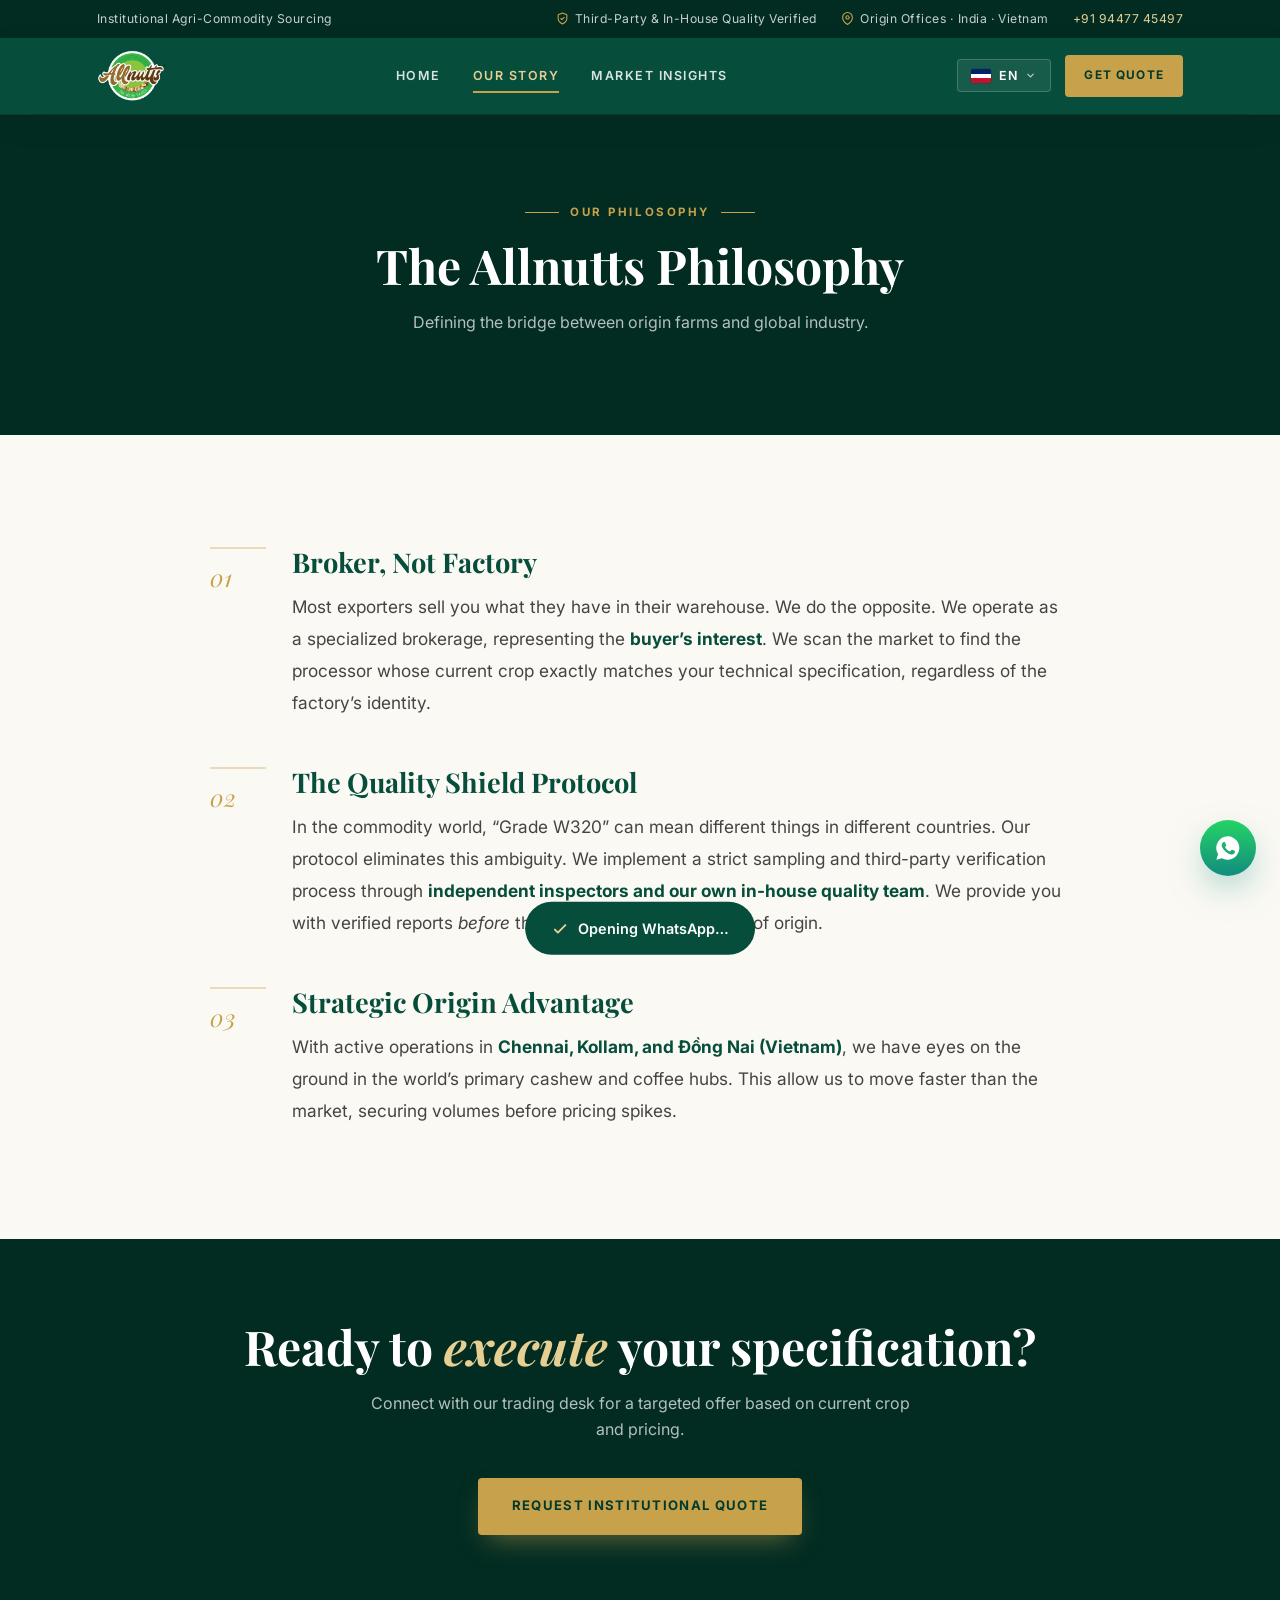
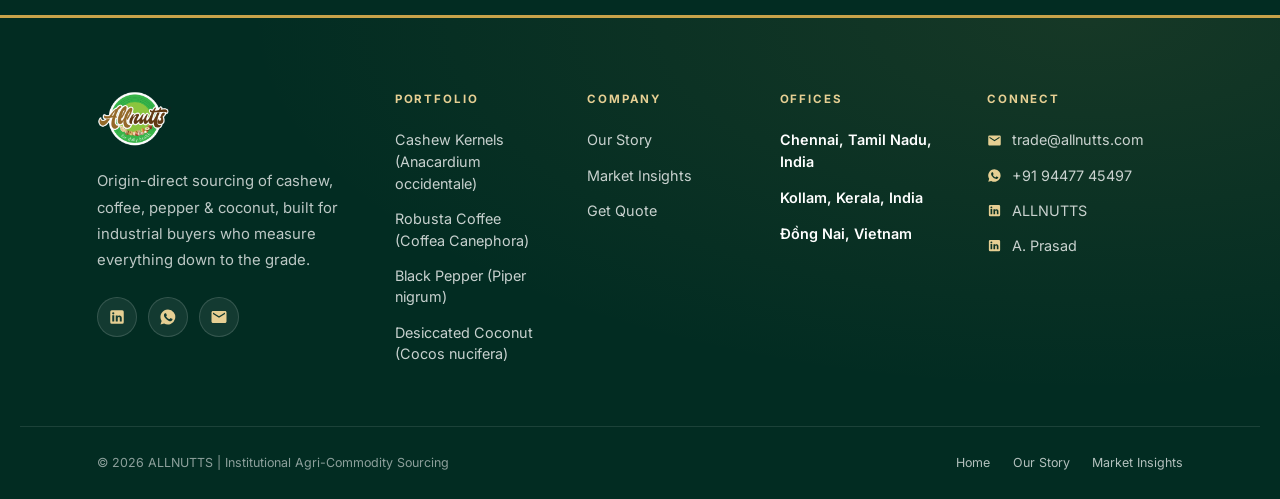
==== commit 90176e6b: "v3.1 v3.1" ====
--- a/about.html
+++ b/about.html
@@ -29,7 +29,6 @@
         <a href="index.html" data-i18n="nav_home">Home</a>
         <a href="about.html" data-i18n="nav_about">Our Story</a>
         <a href="reports.html" data-i18n="nav_reports">Market Insights</a>
-        <a href="contact.html" data-i18n="nav_contact">Global Offices</a>
         <a href="index.html#quote" class="btn-gold mobile-only" data-i18n="nav_quote">Get Quote</a>
       </div>
       <div class="nav-actions">
@@ -101,7 +100,6 @@
         <h5 data-i18n="foot_company">Company</h5>
         <a href="about.html" data-i18n="nav_about"></a>
         <a href="reports.html" data-i18n="nav_reports"></a>
-        <a href="contact.html" data-i18n="nav_contact"></a>
         <a href="index.html#quote" data-i18n="nav_quote"></a>
       </div>
       <div class="footer-col footer-offices-col">
@@ -124,7 +122,6 @@
         <a href="index.html" data-i18n="nav_home"></a>
         <a href="about.html" data-i18n="nav_about"></a>
         <a href="reports.html" data-i18n="nav_reports"></a>
-        <a href="contact.html" data-i18n="nav_contact"></a>
       </div>
     </div>
   </footer>
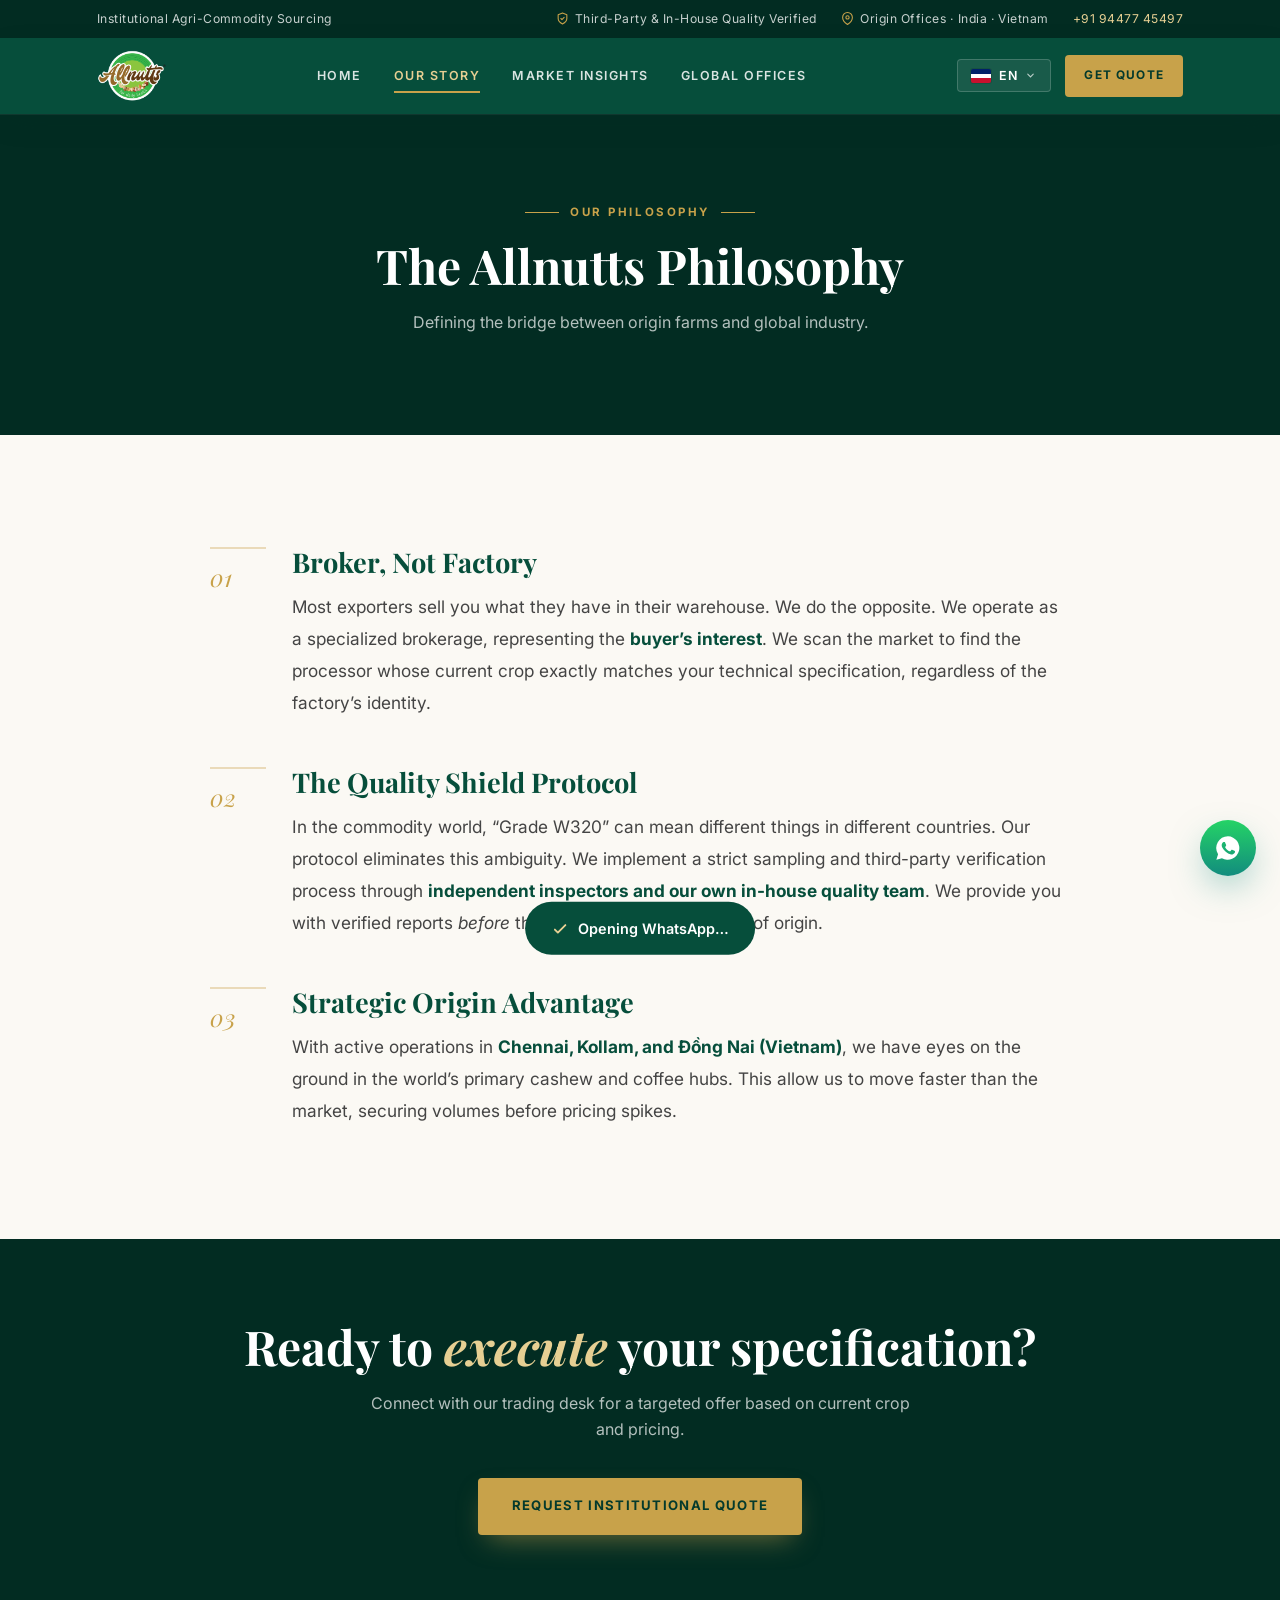
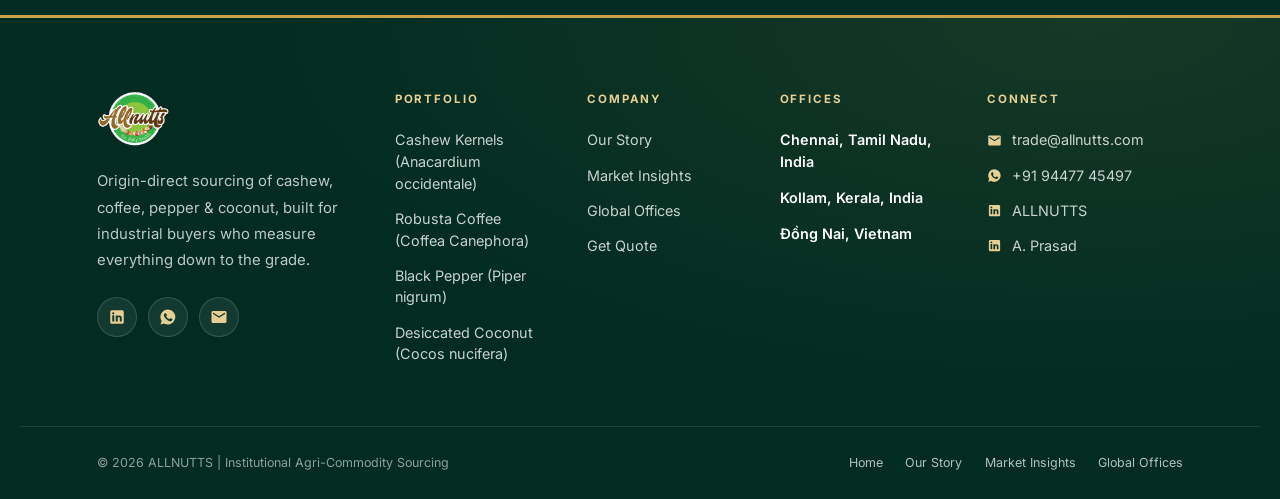
==== commit 28d67cc5: "Add files via upload" ====
--- a/about.html
+++ b/about.html
@@ -29,6 +29,7 @@
         <a href="index.html" data-i18n="nav_home">Home</a>
         <a href="about.html" data-i18n="nav_about">Our Story</a>
         <a href="reports.html" data-i18n="nav_reports">Market Insights</a>
+        <a href="contact.html" data-i18n="nav_contact">Global Offices</a>
         <a href="index.html#quote" class="btn-gold mobile-only" data-i18n="nav_quote">Get Quote</a>
       </div>
       <div class="nav-actions">
@@ -100,6 +101,7 @@
         <h5 data-i18n="foot_company">Company</h5>
         <a href="about.html" data-i18n="nav_about"></a>
         <a href="reports.html" data-i18n="nav_reports"></a>
+        <a href="contact.html" data-i18n="nav_contact"></a>
         <a href="index.html#quote" data-i18n="nav_quote"></a>
       </div>
       <div class="footer-col footer-offices-col">
@@ -122,6 +124,7 @@
         <a href="index.html" data-i18n="nav_home"></a>
         <a href="about.html" data-i18n="nav_about"></a>
         <a href="reports.html" data-i18n="nav_reports"></a>
+        <a href="contact.html" data-i18n="nav_contact"></a>
       </div>
     </div>
   </footer>
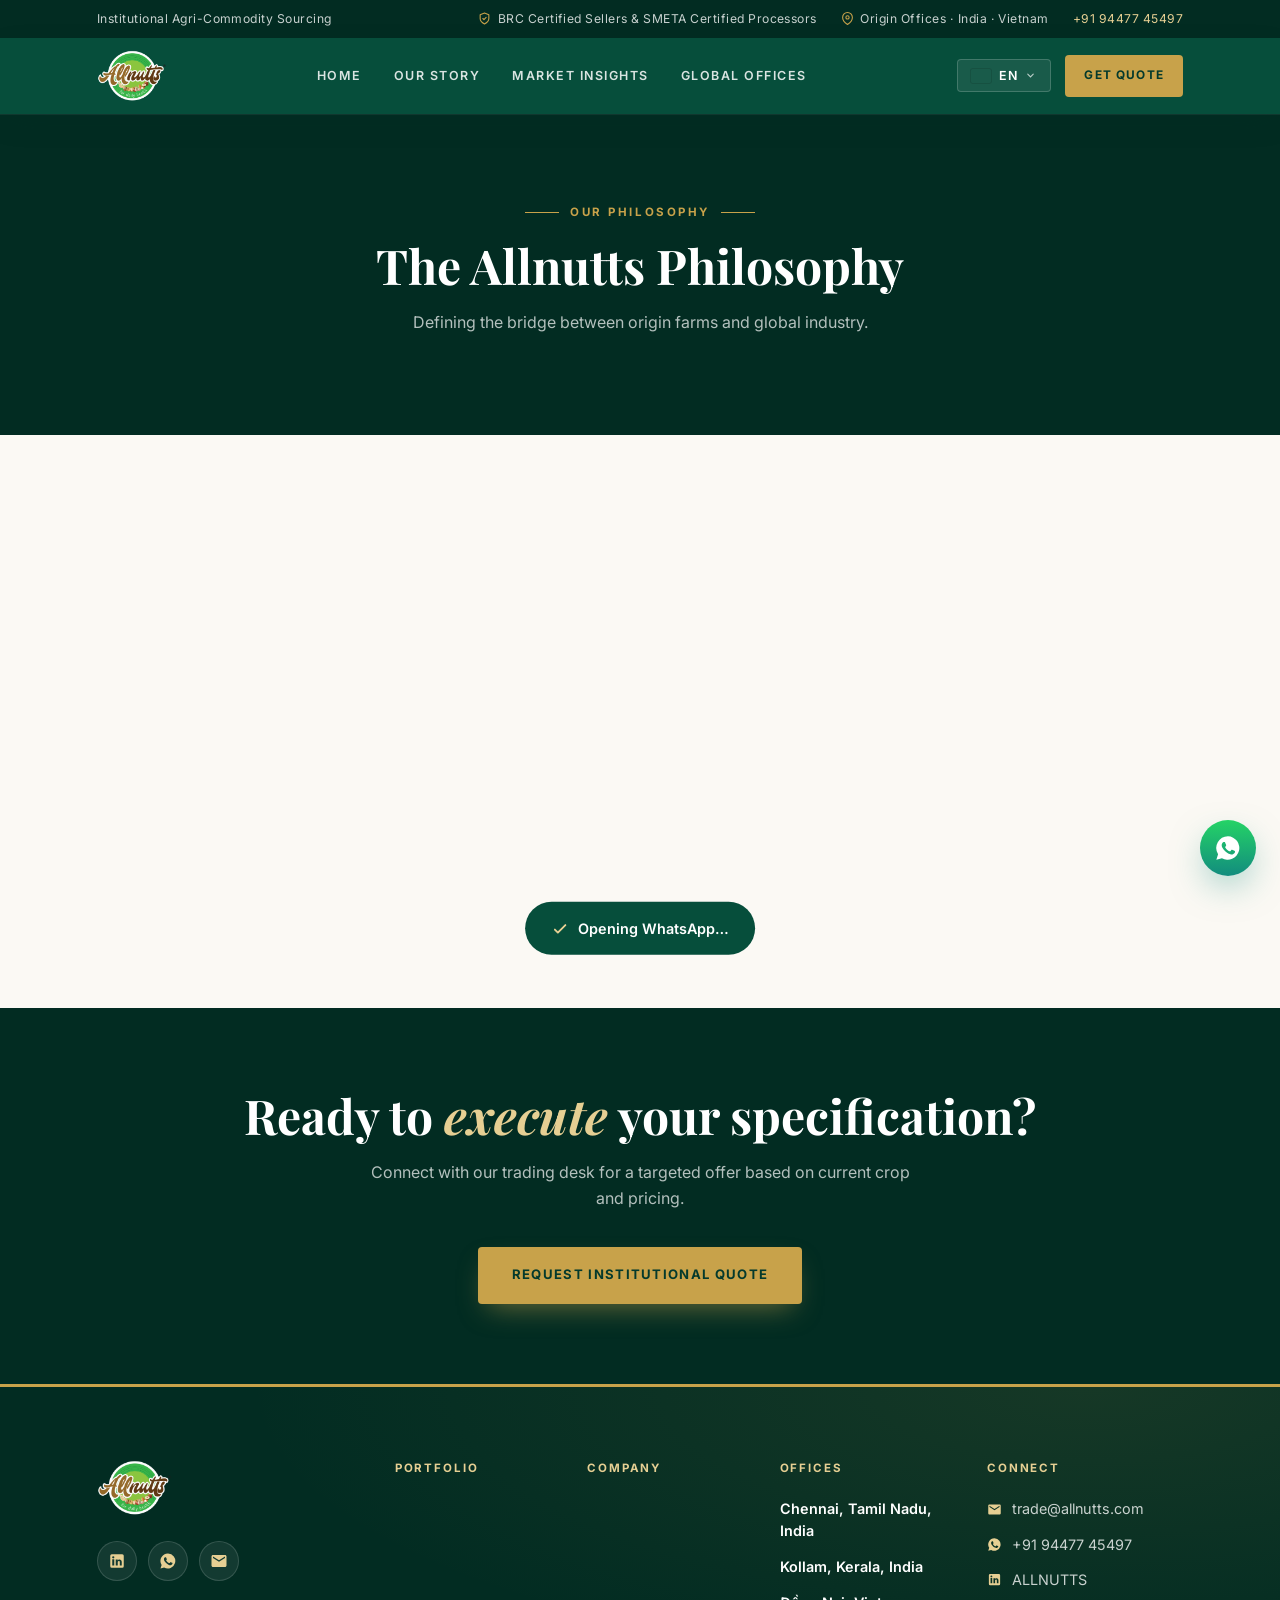
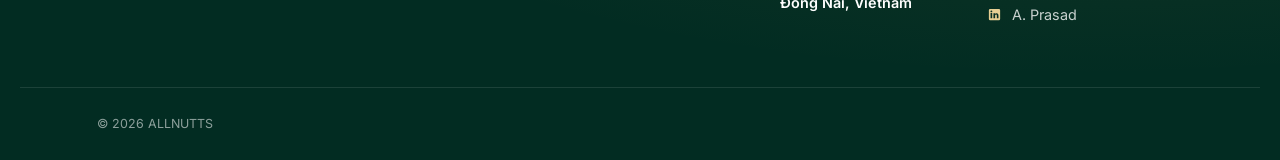
==== commit cab1c395: "v3.1.1 v3.1.1" ====
--- a/about.html
+++ b/about.html
@@ -16,7 +16,7 @@
     <div class="topbar-inner">
       <span data-i18n="top_tag">Institutional Agri-Commodity Sourcing</span>
       <div class="topbar-tags">
-        <span><svg viewBox="0 0 24 24" fill="none" stroke-width="2" stroke-linecap="round" stroke-linejoin="round"><path d="M12 22s8-4 8-10V5l-8-3-8 3v7c0 6 8 10 8 10z"/><path d="m9 12 2 2 4-4"/></svg><span data-i18n="top_verified">Third-Party &amp; In-House Quality Verified</span></span>
+        <span><svg viewBox="0 0 24 24" fill="none" stroke-width="2" stroke-linecap="round" stroke-linejoin="round"><path d="M12 22s8-4 8-10V5l-8-3-8 3v7c0 6 8 10 8 10z"/><path d="m9 12 2 2 4-4"/></svg><span data-i18n="top_verified">BRC Certified Sellers &amp; SMETA Certified Processors</span></span>
         <span><svg viewBox="0 0 24 24" fill="none" stroke-width="2" stroke-linecap="round" stroke-linejoin="round"><path d="M21 10c0 7-9 13-9 13s-9-6-9-13a9 9 0 0 1 18 0z"/><circle cx="12" cy="10" r="3"/></svg><span data-i18n="top_offices">Origin Offices · India · Vietnam</span></span>
         <a href="https://wa.me/919447745497" target="_blank" rel="noopener">+91 94477 45497</a>
       </div>
@@ -57,6 +57,10 @@
   <section class="section-spacing">
     <div class="container">
       <div class="editorial">
+        <div class="editorial-block reveal">
+          <div class="editorial-num">1975</div>
+          <div><h3 data-i18n="about_legacy_t">Our Sourcing Legacy</h3><p data-i18n="about_legacy_p"></p></div>
+        </div>
         <div class="editorial-block reveal">
           <div class="editorial-num">01</div>
           <div><h3 data-i18n="about1_t">Broker, Not Factory</h3><p data-i18n="about1_p"></p></div>
--- a/style.css
+++ b/style.css
@@ -404,6 +404,80 @@
   margin: 0;
 }
 
+/* =================== COMPLIANCE SHIELD STRIP =================== */
+.compliance-strip {
+  background: var(--emerald-900);
+  border-top: 1px solid rgba(200, 162, 74, 0.15);
+  border-bottom: 1px solid rgba(200, 162, 74, 0.15);
+  padding: 3.5rem 0;
+}
+.compliance-container {
+  max-width: var(--container);
+  margin: 0 auto;
+  padding: 0 var(--pad-x);
+  text-align: center;
+}
+.compliance-title {
+  display: block;
+  font-family: 'Playfair Display', serif;
+  color: var(--gold-soft);
+  font-size: 1.15rem;
+  font-weight: 600;
+  letter-spacing: 0.12em;
+  margin-bottom: 2.2rem;
+  text-transform: uppercase;
+}
+.compliance-grid {
+  display: grid;
+  grid-template-columns: repeat(4, 1fr);
+  gap: 2rem;
+}
+.compliance-item {
+  background: rgba(255, 255, 255, 0.02);
+  border: 1px solid rgba(200, 162, 74, 0.15);
+  border-radius: var(--r-md);
+  padding: 1.8rem 1.2rem;
+  display: flex;
+  flex-direction: column;
+  align-items: center;
+  justify-content: center;
+  transition: all 0.3s cubic-bezier(0.16, 1, 0.3, 1);
+}
+.compliance-item:hover {
+  border-color: var(--gold-bright);
+  background: rgba(255, 255, 255, 0.05);
+  transform: translateY(-3px);
+}
+.badge-code {
+  color: var(--gold-bright);
+  font-size: 1.05rem;
+  font-weight: 700;
+  letter-spacing: 0.08em;
+  margin-bottom: 0.5rem;
+}
+.badge-desc {
+  color: rgba(255, 255, 255, 0.65);
+  font-size: 0.76rem;
+  margin: 0;
+  line-height: 1.4;
+  letter-spacing: 0.02em;
+}
+@media (max-width: 920px) {
+  .compliance-grid {
+    grid-template-columns: repeat(2, 1fr);
+    gap: 1.5rem;
+  }
+}
+@media (max-width: 500px) {
+  .compliance-grid {
+    grid-template-columns: 1fr;
+    gap: 1.2rem;
+  }
+  .compliance-strip {
+    padding: 2.5rem 0;
+  }
+}
+
 /* =================== SECTIONS =================== */
 .section-spacing { padding: 7rem 0; }
 .section-spacing.tight { padding: 5rem 0; }
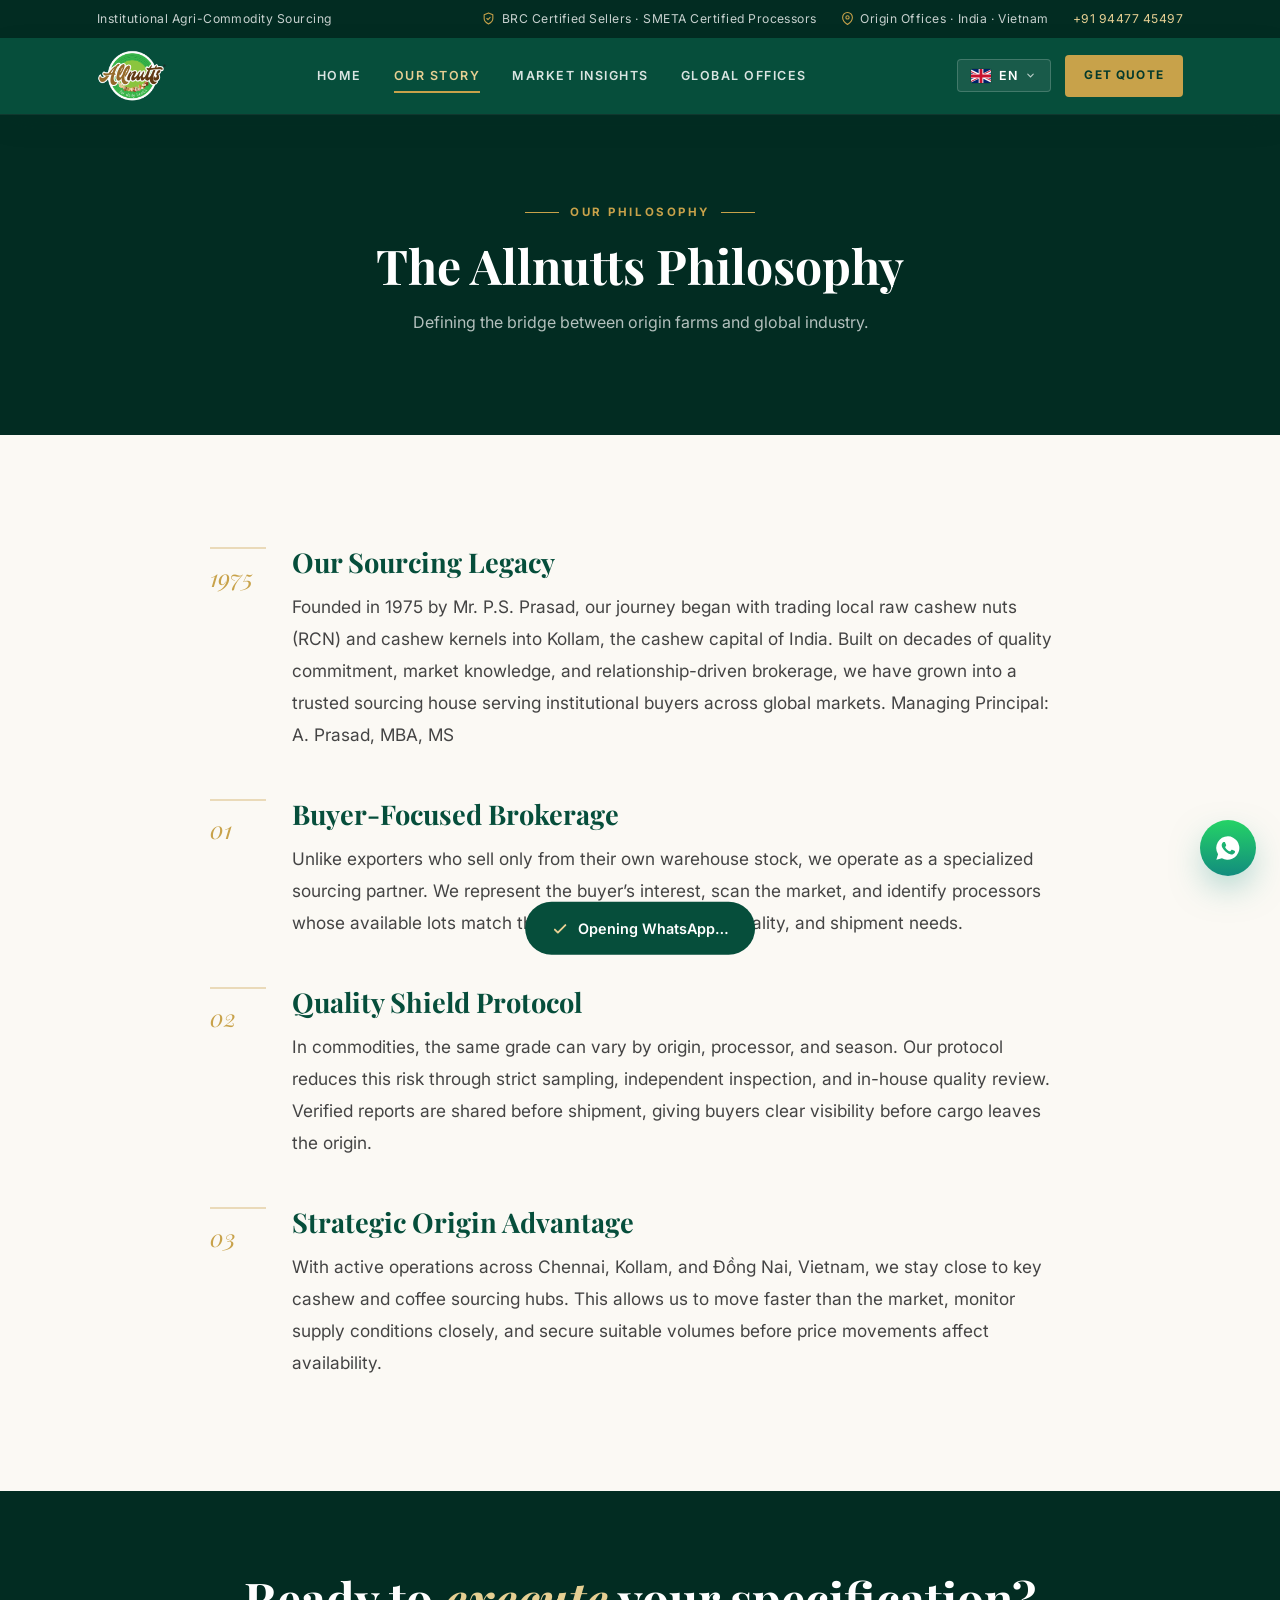
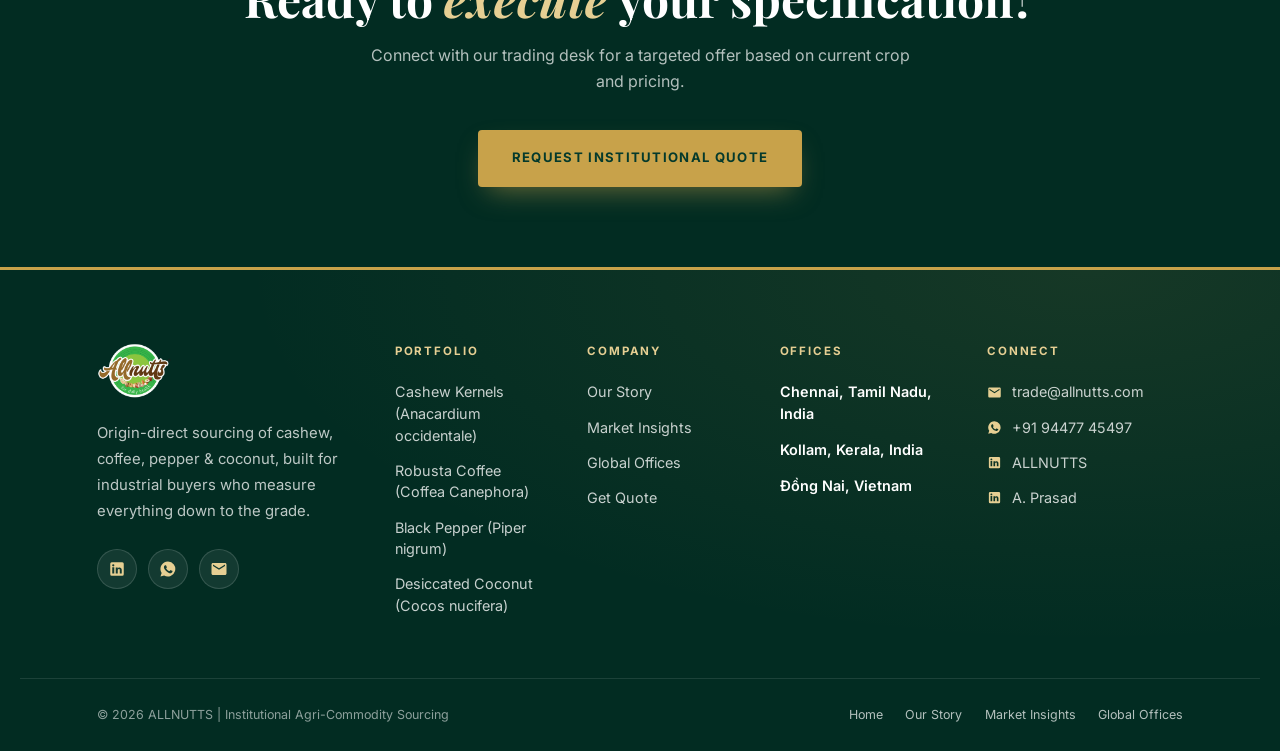
==== commit fde68133: "v5 v5" ====
--- a/about.html
+++ b/about.html
@@ -63,11 +63,11 @@
         </div>
         <div class="editorial-block reveal">
           <div class="editorial-num">01</div>
-          <div><h3 data-i18n="about1_t">Broker, Not Factory</h3><p data-i18n="about1_p"></p></div>
+          <div><h3 data-i18n="about1_t">Buyer-Focused Brokerage</h3><p data-i18n="about1_p"></p></div>
         </div>
         <div class="editorial-block reveal">
           <div class="editorial-num">02</div>
-          <div><h3 data-i18n="about2_t">The Quality Shield Protocol</h3><p data-i18n="about2_p"></p></div>
+          <div><h3 data-i18n="about2_t">Quality Shield Protocol</h3><p data-i18n="about2_p"></p></div>
         </div>
         <div class="editorial-block reveal">
           <div class="editorial-num">03</div>
--- a/style.css
+++ b/style.css
@@ -406,75 +406,107 @@
 
 /* =================== COMPLIANCE SHIELD STRIP =================== */
 .compliance-strip {
-  background: var(--emerald-900);
-  border-top: 1px solid rgba(200, 162, 74, 0.15);
-  border-bottom: 1px solid rgba(200, 162, 74, 0.15);
-  padding: 3.5rem 0;
+  background: var(--emerald-800);
+  border-top: 1px solid rgba(200, 162, 74, 0.12);
+  border-bottom: 1px solid rgba(200, 162, 74, 0.12);
+  padding: 2.2rem 0;
 }
 .compliance-container {
   max-width: var(--container);
   margin: 0 auto;
   padding: 0 var(--pad-x);
-  text-align: center;
 }
 .compliance-title {
   display: block;
-  font-family: 'Playfair Display', serif;
+  text-align: center;
+  font-family: 'Inter', sans-serif;
   color: var(--gold-soft);
-  font-size: 1.15rem;
+  font-size: 0.68rem;
   font-weight: 600;
-  letter-spacing: 0.12em;
-  margin-bottom: 2.2rem;
+  letter-spacing: 0.22em;
+  margin-bottom: 1.4rem;
   text-transform: uppercase;
+  opacity: 0.85;
 }
 .compliance-grid {
-  display: grid;
-  grid-template-columns: repeat(4, 1fr);
-  gap: 2rem;
+  display: flex;
+  justify-content: center;
+  align-items: stretch;
+  gap: 0;
 }
 .compliance-item {
-  background: rgba(255, 255, 255, 0.02);
-  border: 1px solid rgba(200, 162, 74, 0.15);
-  border-radius: var(--r-md);
-  padding: 1.8rem 1.2rem;
+  flex: 1;
+  max-width: 240px;
+  padding: 1rem 1.6rem;
   display: flex;
   flex-direction: column;
   align-items: center;
   justify-content: center;
-  transition: all 0.3s cubic-bezier(0.16, 1, 0.3, 1);
+  text-align: center;
+  border-right: 1px solid rgba(200, 162, 74, 0.12);
+  transition: background 0.3s ease;
+}
+.compliance-item:last-child {
+  border-right: none;
 }
 .compliance-item:hover {
-  border-color: var(--gold-bright);
-  background: rgba(255, 255, 255, 0.05);
-  transform: translateY(-3px);
+  background: rgba(200, 162, 74, 0.05);
 }
 .badge-code {
   color: var(--gold-bright);
-  font-size: 1.05rem;
+  font-family: 'Inter', sans-serif;
+  font-size: 0.82rem;
   font-weight: 700;
-  letter-spacing: 0.08em;
-  margin-bottom: 0.5rem;
+  letter-spacing: 0.10em;
+  margin-bottom: 0.3rem;
+  white-space: nowrap;
 }
 .badge-desc {
-  color: rgba(255, 255, 255, 0.65);
-  font-size: 0.76rem;
+  color: rgba(255, 255, 255, 0.55);
+  font-size: 0.68rem;
   margin: 0;
-  line-height: 1.4;
-  letter-spacing: 0.02em;
+  line-height: 1.35;
+  letter-spacing: 0.01em;
 }
 @media (max-width: 920px) {
   .compliance-grid {
-    grid-template-columns: repeat(2, 1fr);
-    gap: 1.5rem;
+    flex-wrap: wrap;
+    justify-content: center;
+  }
+  .compliance-item {
+    flex: 0 0 50%;
+    max-width: 50%;
+    border-right: none;
+    border-bottom: 1px solid rgba(200, 162, 74, 0.08);
+    padding: 1rem 1.2rem;
+  }
+  .compliance-item:nth-child(odd) {
+    border-right: 1px solid rgba(200, 162, 74, 0.08);
+  }
+  .compliance-item:nth-last-child(-n+2) {
+    border-bottom: none;
   }
 }
 @media (max-width: 500px) {
   .compliance-grid {
-    grid-template-columns: 1fr;
-    gap: 1.2rem;
+    flex-direction: column;
+    align-items: center;
+  }
+  .compliance-item {
+    flex: 0 0 100%;
+    max-width: 100%;
+    border-right: none;
+    border-bottom: 1px solid rgba(200, 162, 74, 0.08);
+    padding: 0.8rem 1rem;
+  }
+  .compliance-item:nth-child(odd) {
+    border-right: none;
+  }
+  .compliance-item:last-child {
+    border-bottom: none;
   }
   .compliance-strip {
-    padding: 2.5rem 0;
+    padding: 1.6rem 0;
   }
 }
 
@@ -577,7 +609,7 @@
 /* =================== WORKFLOW =================== */
 .workflow {
   display: grid;
-  grid-template-columns: repeat(5, 1fr);
+  grid-template-columns: repeat(6, 1fr);
   gap: 1.2rem;
   position: relative;
 }
@@ -962,6 +994,8 @@
   /* brand becomes a full-width band; the four link columns sit evenly below */
   .footer-main { grid-template-columns: repeat(4, 1fr); gap: 2.4rem 2rem; }
   .footer-brand { grid-column: 1 / -1; margin-bottom: 0.4rem; }
+  .workflow { grid-template-columns: repeat(3, 1fr); gap: 2rem 1.2rem; }
+  .workflow::before { display: none; }
 }
 
 /* Tablet — collapse nav into drawer */
@@ -1033,7 +1067,7 @@
   .product-media { min-height: 200px; }
   .product-body { padding: 1.8rem 1.6rem; }
 
-  .workflow { grid-template-columns: 1fr 1fr; gap: 2.2rem 1.2rem; }
+  .workflow { grid-template-columns: 1fr; gap: 2.5rem; }
   .workflow::before { display: none; }
 
   .stats-grid { grid-template-columns: 1fr 1fr; }
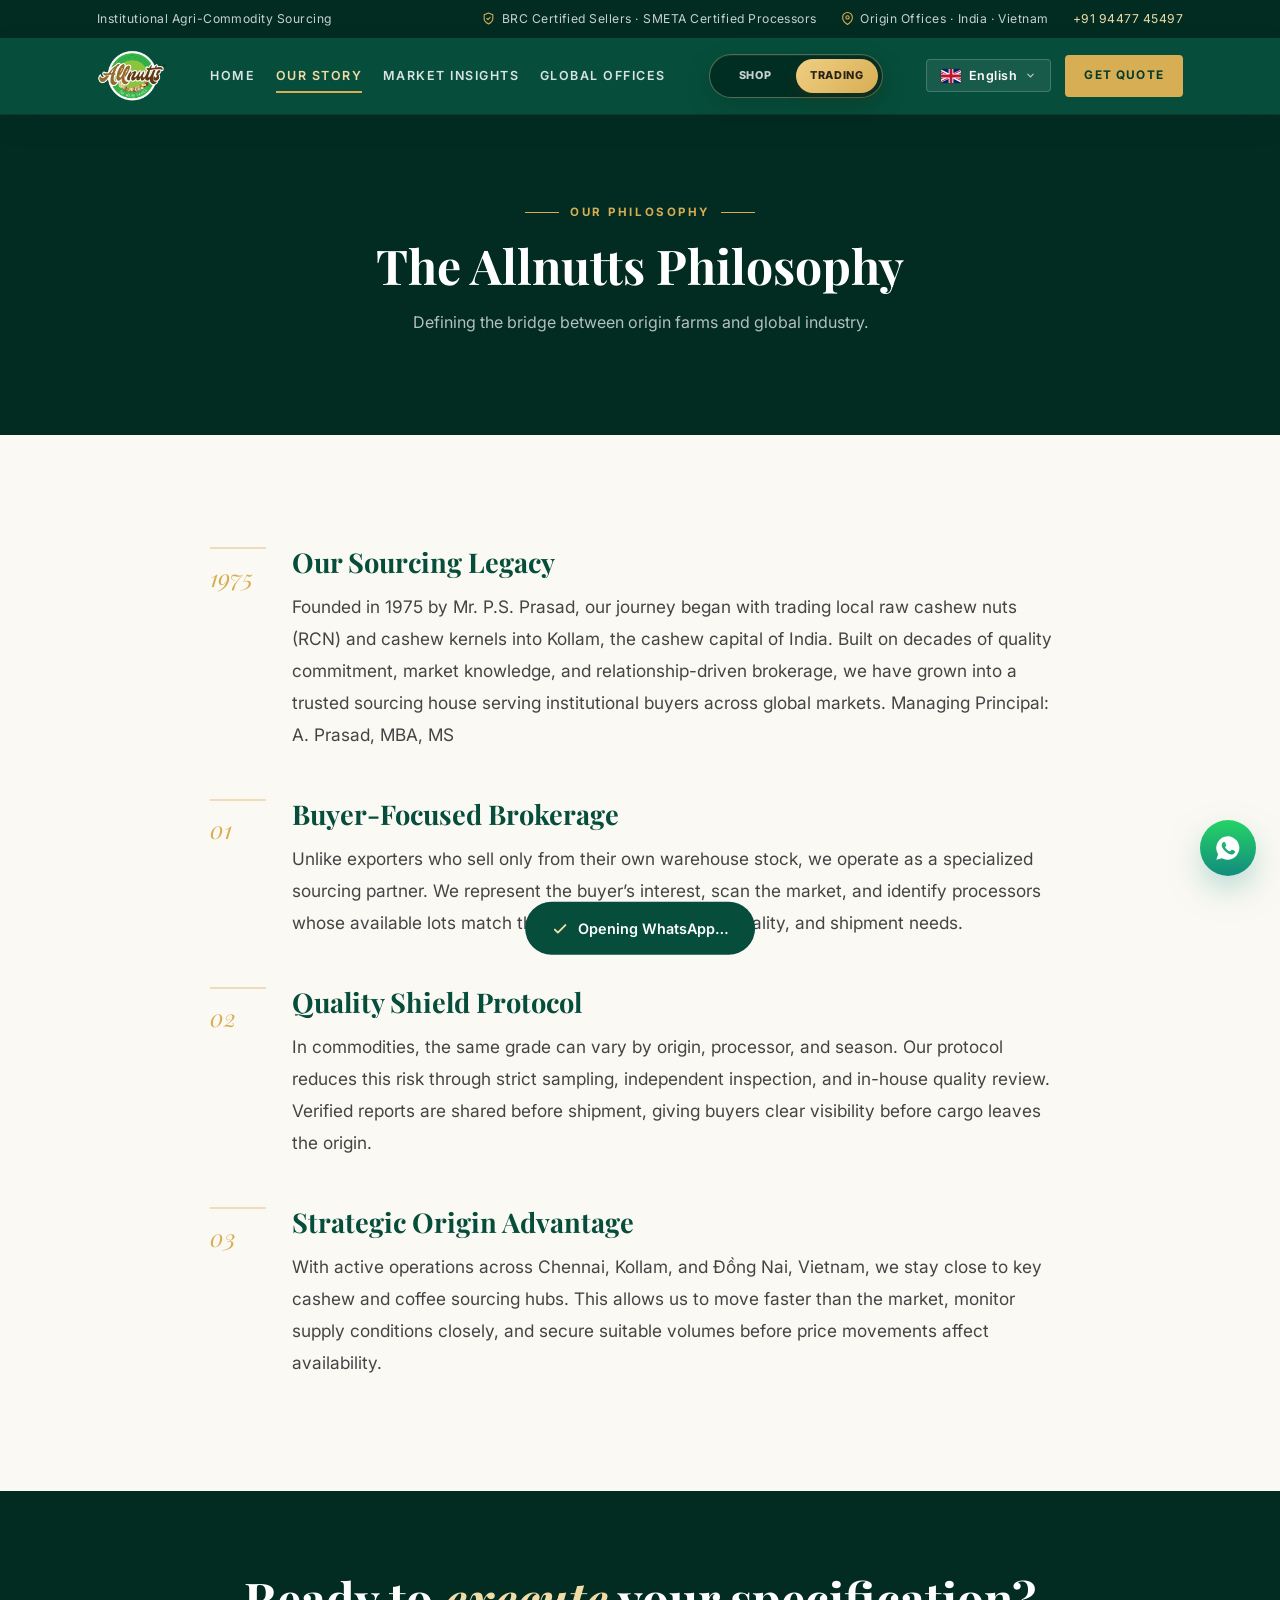
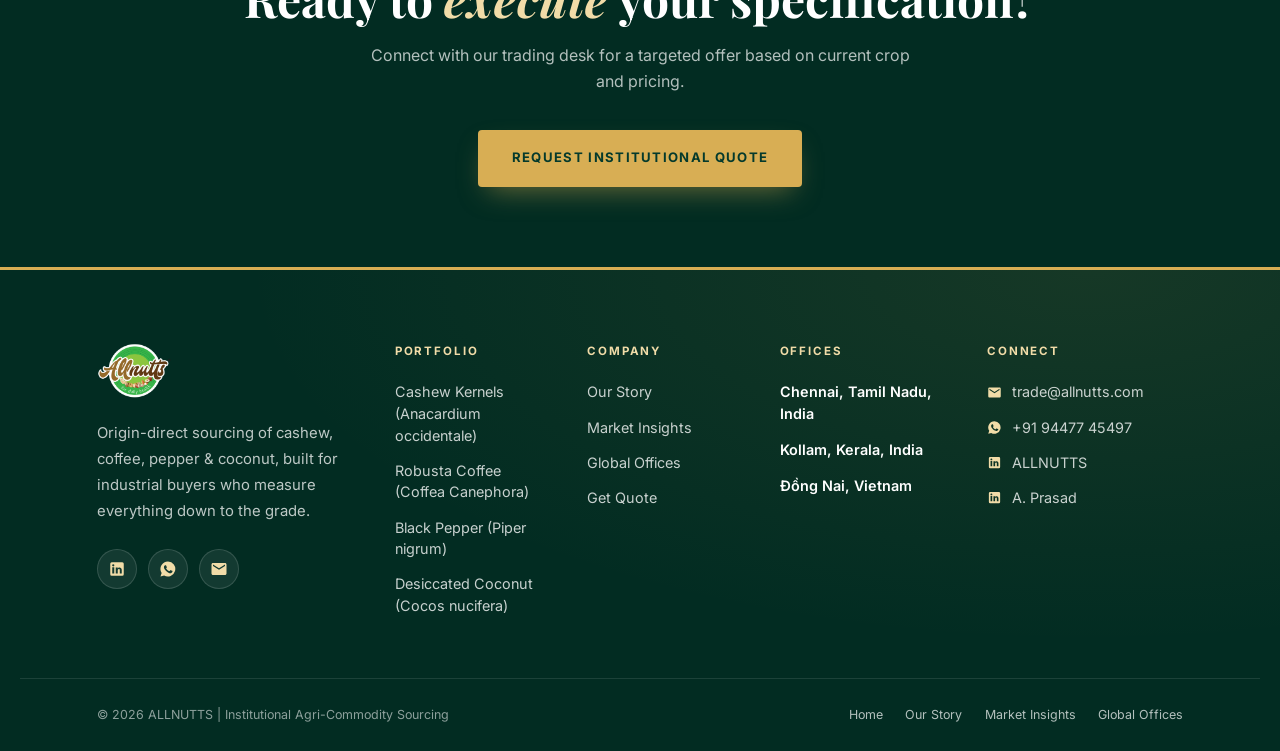
==== commit 761c1376: "Redesign multilingual trading site" ====
--- a/about.html
+++ b/about.html
@@ -26,11 +26,19 @@
     <div class="nav-container">
       <div class="logo-container"><a href="index.html"><img src="logo.png" alt="ALLNUTTS" /></a></div>
       <div class="nav-links" id="navLinks">
+        <div class="mobile-portal-switch" dir="ltr" aria-label="ALLNUTTS destinations">
+          <a href="https://www.allnutts.com" target="_blank" rel="noopener" data-i18n="portal_shop">Shop</a>
+          <a href="https://www.prasadcashew.com" class="is-active" data-i18n="portal_trading">Trading</a>
+        </div>
         <a href="index.html" data-i18n="nav_home">Home</a>
         <a href="about.html" data-i18n="nav_about">Our Story</a>
         <a href="reports.html" data-i18n="nav_reports">Market Insights</a>
         <a href="contact.html" data-i18n="nav_contact">Global Offices</a>
         <a href="index.html#quote" class="btn-gold mobile-only" data-i18n="nav_quote">Get Quote</a>
+      </div>
+      <div class="portal-switch" dir="ltr" aria-label="ALLNUTTS destinations">
+        <a class="portal-option" href="https://www.allnutts.com" target="_blank" rel="noopener" data-i18n="portal_shop">Shop</a>
+        <a class="portal-option is-active" href="https://www.prasadcashew.com" data-i18n="portal_trading">Trading</a>
       </div>
       <div class="nav-actions">
         <div class="lang" id="lang">
--- a/style.css
+++ b/style.css
@@ -3,17 +3,19 @@
    Premium emerald + gold design system
    Mobile-first, fully responsive · redesigned footer
    ===================================================== */
-@import url('https://fonts.googleapis.com/css2?family=Playfair+Display:ital,wght@0,500;0,600;0,700;0,800;0,900;1,500;1,600&family=Inter:wght@300;400;500;600;700&family=Noto+Sans+Arabic:wght@400;600;700&family=Noto+Sans+SC:wght@400;600;700&family=Noto+Sans+Devanagari:wght@400;600;700&display=swap');
+@import url('https://fonts.googleapis.com/css2?family=Playfair+Display:ital,wght@0,500;0,600;0,700;0,800;0,900;1,500;1,600&family=Inter:wght@300;400;500;600;700&family=Noto+Sans+Arabic:wght@400;600;700&family=Noto+Sans+SC:wght@400;600;700&family=Noto+Sans+Devanagari:wght@400;600;700&family=Noto+Sans+JP:wght@400;600;700&family=Noto+Sans+KR:wght@400;600;700&display=swap');
 
 :root {
   --emerald: #064e3b;
   --deep-emerald: #043a2c;
   --emerald-900: #022c22;
   --emerald-800: #0a3f31;
-  --gold: #c8a24a;
-  --gold-bright: #d4af37;
-  --gold-soft: #e6cf93;
-  --gold-line: rgba(200, 162, 74, 0.35);
+  --gold: #d8ae54;
+  --gold-bright: #f0cf83;
+  --gold-soft: #f1dca8;
+  --gold-deep: #b7842f;
+  --gold-ink: #2a2418;
+  --gold-line: rgba(216, 174, 84, 0.38);
   --ink: #1a1d1b;
   --muted: #5a615d;
   --muted-light: #8a918c;
@@ -35,7 +37,11 @@
 }
 
 * { box-sizing: border-box; }
-html { scroll-behavior: smooth; -webkit-text-size-adjust: 100%; }
+html {
+  scroll-behavior: smooth;
+  scroll-padding-top: calc(var(--nav-h) + 12px);
+  -webkit-text-size-adjust: 100%;
+}
 body {
   font-family: 'Inter', sans-serif;
   margin: 0;
@@ -50,6 +56,8 @@
 body[dir="rtl"] .flip { transform: scaleX(-1); }
 body.lang-zh { font-family: 'Noto Sans SC', 'Inter', sans-serif; }
 body.lang-hi { font-family: 'Noto Sans Devanagari', 'Inter', sans-serif; }
+body.lang-ja { font-family: 'Noto Sans JP', 'Inter', sans-serif; }
+body.lang-ko { font-family: 'Noto Sans KR', 'Inter', sans-serif; }
 body.nav-open { overflow: hidden; } /* lock scroll when mobile drawer is open */
 
 h1, h2, h3, .serif {
@@ -61,12 +69,33 @@
 }
 body[dir="rtl"] h1, body[dir="rtl"] h2, body[dir="rtl"] h3,
 body.lang-zh h1, body.lang-zh h2, body.lang-zh h3,
-body.lang-hi h1, body.lang-hi h2, body.lang-hi h3 {
+body.lang-hi h1, body.lang-hi h2, body.lang-hi h3,
+body.lang-ja h1, body.lang-ja h2, body.lang-ja h3,
+body.lang-ko h1, body.lang-ko h2, body.lang-ko h3 {
   font-family: inherit;
   font-weight: 700;
 }
 a { color: inherit; }
 img { display: block; max-width: 100%; }
+
+:where(a, button, input, select, textarea):focus-visible {
+  outline: 3px solid var(--gold-bright);
+  outline-offset: 3px;
+}
+
+body:where([dir="rtl"], .lang-zh, .lang-hi, .lang-ko, .lang-ja) :is(
+  .eyebrow,
+  .nav-links a,
+  .btn-gold,
+  .btn-quote-sm,
+  .product-origin-tag,
+  .card-link,
+  .field label,
+  .cm-label
+) {
+  letter-spacing: 0;
+  text-transform: none;
+}
 
 .container { max-width: var(--container); margin: 0 auto; padding: 0 var(--pad-x); width: 100%; }
 .eyebrow {
@@ -132,7 +161,7 @@
 }
 nav.scrolled .logo-container img { height: 46px; }
 
-.nav-links { display: flex; align-items: center; gap: 2rem; }
+.nav-links { display: flex; align-items: center; gap: clamp(1rem, 1.6vw, 2rem); }
 .nav-links a {
   color: rgba(255,255,255,0.85);
   text-decoration: none;
@@ -157,6 +186,66 @@
 .nav-links .mobile-only { display: none; }
 
 .nav-actions { display: flex; align-items: center; gap: 0.9rem; flex-shrink: 0; }
+
+/* Golden segmented destinations control */
+.portal-switch {
+  align-items: center;
+  background: rgba(2, 44, 34, 0.9);
+  border: 1px solid rgba(241, 220, 168, 0.35);
+  border-radius: 999px;
+  box-shadow: inset 0 1px 0 rgba(255,255,255,0.06), 0 9px 24px rgba(2, 30, 25, 0.22);
+  display: grid;
+  flex: 0 0 auto;
+  grid-template-columns: 1fr 1fr;
+  isolation: isolate;
+  min-width: 174px;
+  padding: 4px;
+  position: relative;
+}
+.portal-switch::before {
+  background: linear-gradient(135deg, var(--gold-bright), var(--gold));
+  border-radius: 999px;
+  box-shadow: 0 5px 14px rgba(80, 55, 10, 0.28);
+  content: '';
+  height: calc(100% - 8px);
+  left: 50%;
+  position: absolute;
+  top: 4px;
+  transition: transform 260ms var(--ease);
+  width: calc(50% - 4px);
+  z-index: 0;
+}
+.portal-option {
+  align-items: center;
+  border-radius: 999px;
+  color: rgba(255,255,255,0.78);
+  display: inline-flex;
+  font-size: 0.68rem;
+  font-weight: 800;
+  justify-content: center;
+  letter-spacing: 0.06em;
+  min-height: 34px;
+  padding: 0 12px;
+  position: relative;
+  text-decoration: none;
+  text-transform: uppercase;
+  transition: color 220ms ease;
+  z-index: 1;
+}
+.portal-option.is-active { color: var(--gold-ink); }
+.portal-switch:has(.portal-option:first-child:hover)::before,
+.portal-switch:has(.portal-option:first-child:focus-visible)::before {
+  transform: translateX(-100%);
+}
+.portal-switch:has(.portal-option:first-child:hover) .portal-option:first-child,
+.portal-switch:has(.portal-option:first-child:focus-visible) .portal-option:first-child {
+  color: var(--gold-ink);
+}
+.portal-switch:has(.portal-option:first-child:hover) .portal-option.is-active,
+.portal-switch:has(.portal-option:first-child:focus-visible) .portal-option.is-active {
+  color: rgba(255,255,255,0.78);
+}
+.mobile-portal-switch { display: none; }
 
 /* Language switcher */
 .lang { position: relative; }
@@ -176,7 +265,13 @@
   cursor: pointer;
   transition: all 0.25s;
 }
-.lang-btn:hover { background: rgba(255,255,255,0.16); border-color: var(--gold-line); }
+.lang-btn:hover,
+.lang.open .lang-btn {
+  background: var(--gold);
+  border-color: var(--gold-bright);
+  box-shadow: 0 7px 18px rgba(57, 39, 8, 0.24);
+  color: var(--gold-ink);
+}
 .lang-flag {
   width: 20px; height: 14px;
   border-radius: 2px;
@@ -387,6 +482,7 @@
   padding: 2.6rem 1.5rem;
   text-align: center;
   border-inline-end: 1px solid rgba(255,255,255,0.08);
+  transition: background 220ms ease, box-shadow 220ms ease, transform 220ms ease;
 }
 .stat-item:last-child { border-inline-end: none; }
 .stat-item h2 {
@@ -402,7 +498,16 @@
   text-transform: uppercase;
   letter-spacing: 0.16em;
   margin: 0;
-}
+  transition: color 220ms ease;
+}
+.stat-item h2 { transition: color 220ms ease, transform 220ms ease; }
+.stat-item:hover {
+  background: var(--gold);
+  box-shadow: 0 18px 36px rgba(1, 24, 19, 0.22);
+  transform: translateY(-3px);
+}
+.stat-item:hover h2 { color: var(--emerald-900); transform: translateY(-2px); }
+.stat-item:hover p { color: var(--emerald-900); }
 
 /* =================== COMPLIANCE SHIELD STRIP =================== */
 .compliance-strip {
@@ -444,13 +549,15 @@
   justify-content: center;
   text-align: center;
   border-right: 1px solid rgba(200, 162, 74, 0.12);
-  transition: background 0.3s ease;
+  transition: background 0.3s ease, box-shadow 0.3s ease, transform 0.3s ease;
 }
 .compliance-item:last-child {
   border-right: none;
 }
 .compliance-item:hover {
-  background: rgba(200, 162, 74, 0.05);
+  background: var(--gold);
+  box-shadow: 0 16px 34px rgba(1, 25, 19, 0.2);
+  transform: translateY(-3px);
 }
 .badge-code {
   color: var(--gold-bright);
@@ -467,6 +574,16 @@
   margin: 0;
   line-height: 1.35;
   letter-spacing: 0.01em;
+}
+.compliance-item:hover :is(.badge-code, .badge-desc) { color: var(--emerald-900); }
+.compliance-note {
+  color: rgba(255,255,255,0.78);
+  font-size: 0.78rem;
+  font-weight: 500;
+  line-height: 1.65;
+  margin: 1.45rem auto 0;
+  max-width: 720px;
+  text-align: center;
 }
 @media (max-width: 920px) {
   .compliance-grid {
@@ -567,17 +684,24 @@
 .product-head { display: flex; align-items: baseline; justify-content: space-between; gap: 1rem; flex-wrap: wrap; margin-bottom: 0.4rem; }
 .product-body h3 { font-size: 1.85rem; }
 .product-origin-tag {
-  font-size: 0.68rem;
-  text-transform: uppercase;
-  letter-spacing: 0.12em;
+  align-items: center;
+  display: inline-flex;
+  font-size: 0.74rem;
+  letter-spacing: 0.025em;
+  line-height: 1.45;
   font-weight: 700;
-  color: var(--gold);
-  background: rgba(200,162,74,0.1);
-  padding: 0.35rem 0.75rem;
+  color: #76591d;
+  background: rgba(216,174,84,0.16);
+  padding: 0.48rem 0.82rem;
   border-radius: 100px;
   border: 1px solid var(--gold-line);
-  white-space: nowrap;
-}
+  text-align: start;
+  text-transform: none;
+  unicode-bidi: plaintext;
+  white-space: normal;
+}
+.origin-token { white-space: nowrap; }
+.origin-divider { color: var(--gold-deep); margin-inline: 0.45rem; }
 
 .spec-scroll { width: 100%; overflow-x: auto; -webkit-overflow-scrolling: touch; margin-top: 1.4rem; }
 .spec-table { width: 100%; border-collapse: collapse; font-variant-numeric: tabular-nums; }
@@ -609,28 +733,32 @@
 /* =================== WORKFLOW =================== */
 .workflow {
   display: grid;
-  grid-template-columns: repeat(6, 1fr);
-  gap: 1.2rem;
-  position: relative;
-}
-.workflow::before {
-  content: '';
-  position: absolute;
-  top: 34px; inset-inline: 8%;
-  height: 1px;
-  background: repeating-linear-gradient(to right, var(--gold-line) 0 7px, transparent 7px 15px);
-}
-.step { text-align: center; position: relative; }
+  grid-template-columns: repeat(3, 1fr);
+  gap: 0;
+  position: relative;
+}
+.workflow::before { display: none; }
+.step {
+  background: rgba(255,255,255,0.66);
+  border: 1px solid var(--line);
+  margin-block-end: -1px;
+  margin-inline-end: -1px;
+  min-height: 280px;
+  padding: 28px;
+  position: relative;
+  text-align: start;
+  transition: background 240ms ease, border-color 240ms ease, box-shadow 240ms ease, transform 240ms ease;
+}
 .step-node {
-  width: 68px; height: 68px;
-  margin: 0 auto 1.5rem;
+  width: 46px; height: 46px;
+  margin: 0 0 2.2rem;
   border-radius: 50%;
   background: var(--white);
   border: 1px solid var(--gold-line);
   display: grid;
   place-items: center;
   font-family: 'Playfair Display', serif;
-  font-size: 1.6rem;
+  font-size: 1.15rem;
   font-weight: 700;
   color: var(--gold);
   position: relative;
@@ -639,11 +767,144 @@
   transition: all 0.35s var(--ease);
 }
 .bg-emerald .step-node { background: var(--emerald-900); }
-.step:hover .step-node { background: var(--gold); color: var(--deep-emerald); transform: translateY(-4px); }
-.step h3 { font-size: 1.1rem; margin-bottom: 0.5rem; }
+.step:hover {
+  background: var(--gold);
+  border-color: var(--gold);
+  box-shadow: 0 22px 44px rgba(80, 57, 16, 0.18);
+  transform: translateY(-4px);
+  z-index: 2;
+}
+.step:hover .step-node { background: var(--emerald-900); border-color: var(--emerald-900); color: var(--gold-bright); transform: translateY(-3px); }
+.step h3 { font-size: 1.45rem; margin-bottom: 0.65rem; transition: color 220ms ease; }
 .bg-emerald .step h3 { color: #fff; }
-.step p { font-size: 0.86rem; color: var(--muted); margin: 0; line-height: 1.6; }
+.step p { font-size: 0.86rem; color: var(--muted); margin: 0; line-height: 1.7; transition: color 220ms ease; }
 .bg-emerald .step p { color: rgba(255,255,255,0.65); }
+.step:hover :is(h3, p) { color: var(--emerald-900); }
+
+/* =================== ORIGIN INTELLIGENCE =================== */
+.origin-intelligence {
+  background:
+    radial-gradient(circle at 86% 14%, rgba(216,174,84,0.13), transparent 30%),
+    linear-gradient(135deg, #0a493b, var(--emerald-900));
+  color: #fff;
+  display: grid;
+  grid-template-columns: 0.34fr 1.1fr 1fr;
+  min-height: 560px;
+  overflow: hidden;
+  position: relative;
+}
+.origin-intelligence::after {
+  border: 1px solid rgba(216,174,84,0.18);
+  border-radius: 50%;
+  content: '';
+  height: 520px;
+  inset-inline-end: -250px;
+  position: absolute;
+  top: -210px;
+  width: 520px;
+}
+.origin-intelligence-mark {
+  align-items: center;
+  border-inline-end: 1px solid rgba(255,255,255,0.13);
+  display: flex;
+  flex-direction: column;
+  justify-content: center;
+  min-height: 560px;
+  padding: 40px 24px;
+  position: relative;
+}
+.origin-intelligence-mark::after {
+  background: var(--gold);
+  content: '';
+  height: 84px;
+  inset-inline-end: -1px;
+  position: absolute;
+  top: calc(50% - 42px);
+  width: 2px;
+}
+.origin-intelligence-mark span {
+  color: var(--gold-soft);
+  font-size: 0.6rem;
+  font-weight: 800;
+  letter-spacing: 0.24em;
+  text-transform: uppercase;
+  transform: rotate(-90deg);
+  white-space: nowrap;
+}
+.origin-intelligence-mark strong {
+  color: rgba(255,255,255,0.9);
+  font-family: 'Playfair Display', serif;
+  font-size: 1.15rem;
+  line-height: 1.1;
+  margin-top: 92px;
+  text-align: center;
+}
+.origin-intelligence-copy {
+  align-self: center;
+  padding: 80px clamp(34px, 5vw, 78px);
+}
+.origin-intelligence-copy .eyebrow { color: var(--gold-soft); }
+.origin-intelligence-copy h2 {
+  color: #fff;
+  font-size: clamp(2.8rem, 4.5vw, 5rem);
+  letter-spacing: -0.035em;
+  line-height: 1;
+  margin-top: 18px;
+}
+.origin-intelligence-copy > p {
+  color: rgba(255,255,255,0.68);
+  font-size: 0.9rem;
+  line-height: 1.85;
+  margin: 28px 0 0;
+  max-width: 610px;
+}
+.origin-signals {
+  align-self: center;
+  border-block: 1px solid rgba(255,255,255,0.14);
+  display: grid;
+  grid-template-columns: 1fr 1fr;
+  margin-inline-end: max(5vw, 40px);
+  position: relative;
+  z-index: 2;
+}
+.origin-signals > div {
+  border-bottom: 1px solid rgba(255,255,255,0.14);
+  min-height: 122px;
+  padding: 24px;
+  transition: background 220ms ease, box-shadow 220ms ease, transform 220ms ease;
+}
+.origin-signals > div:nth-child(odd) { border-inline-end: 1px solid rgba(255,255,255,0.14); }
+.origin-signals > div:nth-child(3),
+.origin-signals > div:nth-child(4) { border-bottom: 0; }
+.origin-signals span {
+  color: var(--gold);
+  display: block;
+  font-size: 0.6rem;
+  font-weight: 800;
+  letter-spacing: 0.12em;
+}
+.origin-signals strong {
+  color: #fff;
+  display: block;
+  font-family: 'Playfair Display', serif;
+  font-size: 1.35rem;
+  line-height: 1.15;
+  margin-top: 20px;
+}
+.origin-signals > div:hover {
+  background: var(--gold);
+  box-shadow: 0 18px 36px rgba(1,24,19,0.24);
+  transform: translateY(-3px);
+}
+.origin-signals > div:hover :is(span, strong) { color: var(--emerald-900); }
+.origin-signals > p {
+  color: rgba(255,255,255,0.62);
+  font-size: 0.68rem;
+  grid-column: 1 / -1;
+  line-height: 1.7;
+  margin: 0;
+  padding: 18px 4px 0;
+}
 
 /* =================== EDGE / PILLARS =================== */
 .pillars { display: grid; grid-template-columns: repeat(auto-fit, minmax(250px, 1fr)); gap: 1.5rem; }
@@ -656,7 +917,15 @@
   box-shadow: var(--shadow-sm);
   transition: transform 0.35s var(--ease), box-shadow 0.35s var(--ease);
 }
-.pillar-item:hover { transform: translateY(-5px); box-shadow: var(--shadow-md); }
+.pillar-item:hover {
+  background: var(--gold);
+  border-color: var(--gold);
+  box-shadow: 0 22px 44px rgba(80,57,16,0.18);
+  transform: translateY(-5px);
+}
+.pillar-item:hover :is(h3, p) { color: var(--emerald-900); }
+.pillar-item:hover .pillar-icon { background: var(--emerald-900); }
+.pillar-item:hover .pillar-icon svg { stroke: var(--gold-bright); }
 .pillar-icon {
   width: 48px; height: 48px;
   border-radius: var(--r-sm);
@@ -720,6 +989,52 @@
   padding-top: 2rem;
   border-top: 1px solid var(--line);
 }
+.reports-intro {
+  color: var(--gold-soft);
+  display: block;
+  font-family: 'Playfair Display', serif;
+  font-size: clamp(1.08rem, 2vw, 1.34rem);
+  font-style: italic;
+  line-height: 1.65;
+  margin: 1rem auto 0;
+  max-width: 720px;
+  quotes: auto;
+}
+.card-number,
+.office-code {
+  color: var(--gold-deep);
+  display: block;
+  font-size: 0.66rem;
+  font-weight: 800;
+  letter-spacing: 0.14em;
+  margin-bottom: 1.1rem;
+}
+.report-card,
+.office-card {
+  position: relative;
+}
+.report-card:hover,
+.report-card:focus-within,
+.office-card:hover,
+.office-card:focus-within {
+  background: var(--gold);
+  border-color: var(--gold);
+  box-shadow: 0 24px 50px rgba(80,57,16,0.2);
+}
+.report-card:hover :is(.card-number, h3, p, .card-link),
+.report-card:focus-within :is(.card-number, h3, p, .card-link),
+.office-card:hover :is(.office-code, h3, p, strong),
+.office-card:focus-within :is(.office-code, h3, p, strong) {
+  color: var(--emerald-900);
+}
+.report-card:hover .card-icon,
+.report-card:focus-within .card-icon,
+.office-card:hover .card-icon,
+.office-card:focus-within .card-icon { background: var(--emerald-900); }
+.report-card:hover .card-icon svg,
+.report-card:focus-within .card-icon svg,
+.office-card:hover .card-icon svg,
+.office-card:focus-within .card-icon svg { stroke: var(--gold-bright); }
 
 /* =================== CONTACT METHODS (icon cards) =================== */
 .contact-methods {
@@ -996,12 +1311,14 @@
   .footer-brand { grid-column: 1 / -1; margin-bottom: 0.4rem; }
   .workflow { grid-template-columns: repeat(3, 1fr); gap: 2rem 1.2rem; }
   .workflow::before { display: none; }
+  .portal-switch { min-width: 158px; }
 }
 
 /* Tablet — collapse nav into drawer */
 @media (max-width: 920px) {
   .nav-toggle { display: flex; order: 3; }
   .nav-actions { gap: 0.6rem; }
+  .portal-switch { display: none; }
 
   .nav-links {
     position: fixed;
@@ -1021,6 +1338,28 @@
     z-index: 999;
     overflow-y: auto;
   }
+  .mobile-portal-switch {
+    background: rgba(255,255,255,0.06);
+    border: 1px solid rgba(241,220,168,0.22);
+    border-radius: 999px;
+    display: grid;
+    grid-template-columns: 1fr 1fr;
+    margin: 0 0 1.4rem;
+    padding: 4px;
+  }
+  .nav-links .mobile-portal-switch a {
+    align-items: center;
+    border: 0;
+    border-radius: 999px;
+    display: flex;
+    justify-content: center;
+    min-height: 40px;
+    padding: 0 10px;
+  }
+  .nav-links .mobile-portal-switch a.is-active {
+    background: var(--gold);
+    color: var(--gold-ink);
+  }
   body[dir="rtl"] .nav-links { transform: translateX(-100%); }
   .nav-links.open { transform: translateX(0); }
 
@@ -1080,6 +1419,14 @@
   .footer-brand p { max-width: 460px; }
   /* keep the bottom row clear of the floating WhatsApp button */
   .footer-bottom { padding-bottom: 5.5rem; }
+
+  .origin-intelligence {
+    grid-template-columns: 1fr;
+    padding: 72px var(--pad-x);
+  }
+  .origin-intelligence-mark { display: none; }
+  .origin-intelligence-copy { padding: 0 0 48px; }
+  .origin-signals { margin: 0; }
 }
 
 /* Phones — portrait */
@@ -1101,13 +1448,17 @@
   .form-grid { grid-template-columns: 1fr; }
 
   .footer-bottom { flex-direction: column; align-items: flex-start; gap: 0.9rem; }
+  .origin-signals { grid-template-columns: 1fr; }
+  .origin-signals > div:nth-child(odd) { border-inline-end: 0; }
+  .origin-signals > div:nth-child(3) { border-bottom: 1px solid rgba(255,255,255,0.14); }
 }
 
 /* Small phones */
 @media (max-width: 400px) {
   .logo-container img { height: 44px; }
   .lang-btn { padding: 0.45rem 0.6rem; }
-  .lang-btn #langLabel { display: none; } /* flag-only on very small screens */
+  .lang-btn .lang-flag { display: none; }
+  .lang-btn #langLabel { display: inline; font-size: 0.68rem; }
   .hero h1 { font-size: clamp(2rem, 9vw, 2.6rem); }
   .footer-main { grid-template-columns: 1fr; }
   .product-body { padding: 1.5rem 1.3rem; }
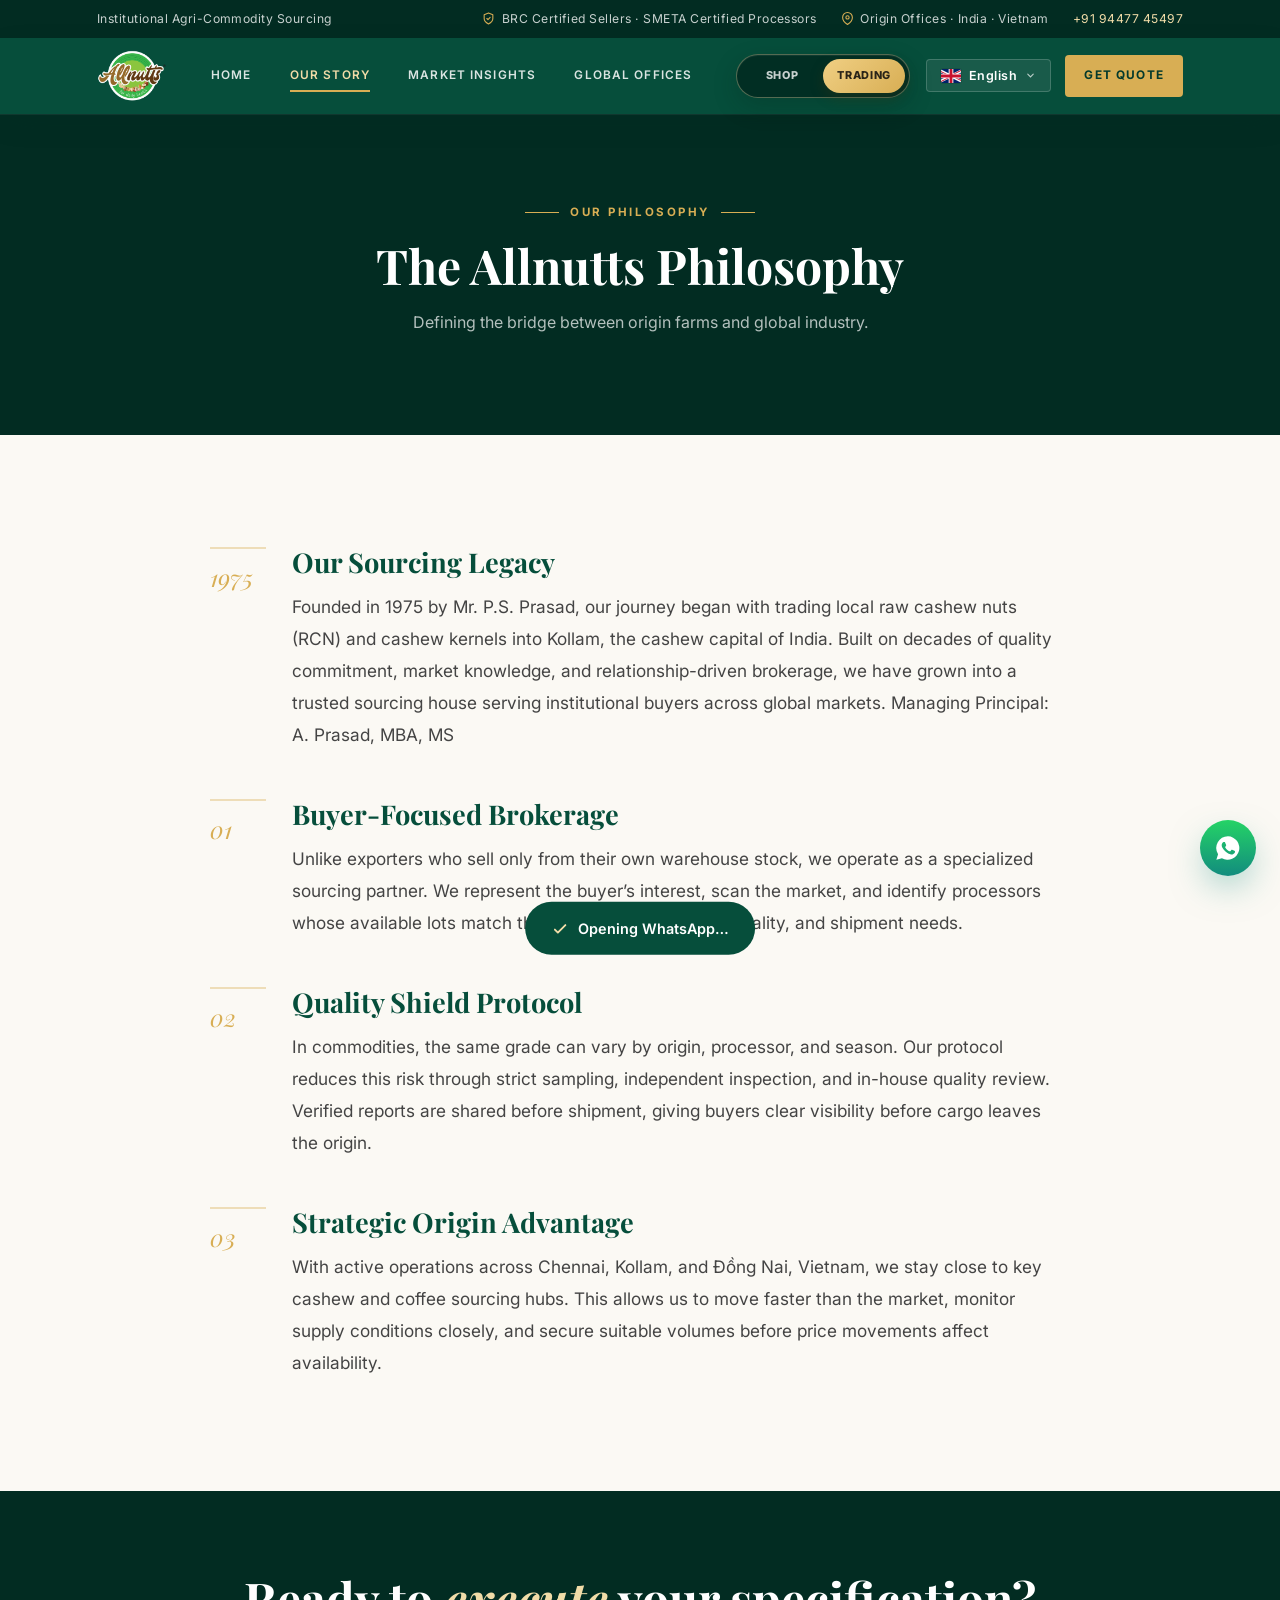
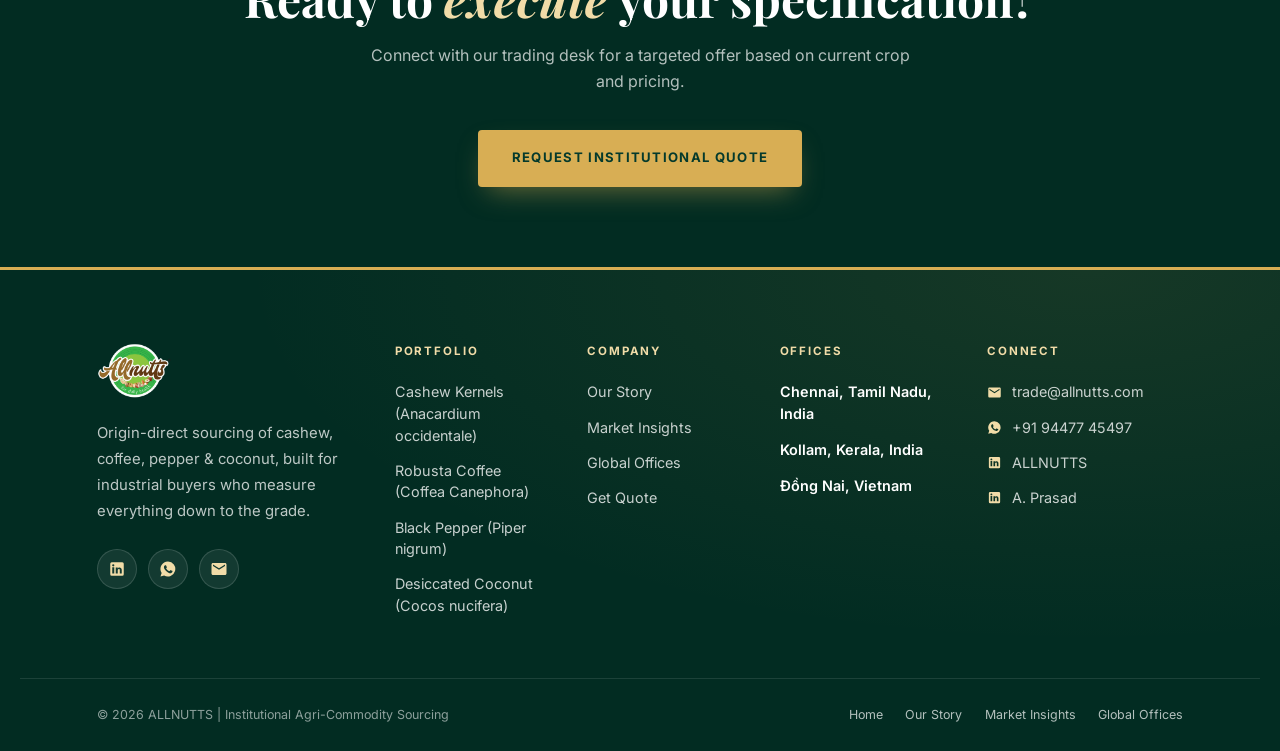
==== commit a0054c53: "Bust stale production asset caches" ====
--- a/about.html
+++ b/about.html
@@ -6,7 +6,7 @@
   <title>Our Story | ALLNUTTS</title>
   <meta name="description" content="The Allnutts philosophy — origin-direct brokers representing the buyer's interest across cashew, coffee, pepper and coconut." />
   <meta name="theme-color" content="#022c22" />
-  <link rel="stylesheet" href="style.css" />
+  <link rel="stylesheet" href="style.css?v=20260713.1" />
   <link rel="icon" href="logo.png" />
   <link rel="preconnect" href="https://fonts.googleapis.com" />
   <link rel="preconnect" href="https://fonts.gstatic.com" crossorigin />
@@ -145,7 +145,7 @@
     <svg viewBox="0 0 24 24"><path fill-rule="evenodd" clip-rule="evenodd" d="M17.5 14.4c-.3-.1-1.7-.8-1.9-.9-.3-.1-.5-.1-.6.1-.2.3-.7.9-.9 1.1-.2.2-.3.2-.6.1-.3-.1-1.2-.5-2.3-1.4-.9-.8-1.5-1.7-1.6-2-.2-.3 0-.4.1-.5.1-.1.3-.3.4-.5.1-.2.2-.3.3-.5.1-.2 0-.4 0-.5-.1-.1-.6-1.5-.9-2.1-.2-.5-.5-.4-.6-.4h-.5c-.2 0-.5.1-.8.4-.3.3-1 1-1 2.4s1 2.8 1.2 3c.2.2 2 3 4.8 4.2 1.7.7 2.3.8 3.2.6.5-.1 1.7-.7 2-1.4.2-.7.2-1.2.2-1.4-.1-.1-.3-.2-.5-.3zM12 2a10 10 0 0 0-8.5 15.3L2 22l4.8-1.3A10 10 0 1 0 12 2z"/></svg>
   </a>
   <div class="toast" id="toast"><svg viewBox="0 0 24 24" fill="none" stroke="currentColor" stroke-width="2.5" stroke-linecap="round" stroke-linejoin="round"><path d="m5 13 4 4L19 7"/></svg><span>Opening WhatsApp…</span></div>
-  <script src="i18n.js"></script>
-  <script src="script.js"></script>
+  <script src="i18n.js?v=20260713.1"></script>
+  <script src="script.js?v=20260713.1"></script>
 </body>
 </html>
--- a/style.css
+++ b/style.css
@@ -96,6 +96,12 @@
   letter-spacing: 0;
   text-transform: none;
 }
+@media (min-width: 1181px) {
+  body:where(.lang-fr, .lang-es, .lang-vi) .nav-links a {
+    font-size: 0.72rem;
+    letter-spacing: 0.055em;
+  }
+}
 
 .container { max-width: var(--container); margin: 0 auto; padding: 0 var(--pad-x); width: 100%; }
 .eyebrow {
@@ -146,10 +152,10 @@
   max-width: var(--container);
   margin: 0 auto;
   padding: 0.7rem var(--pad-x);
-  display: flex;
-  justify-content: space-between;
-  align-items: center;
-  gap: 1rem;
+  display: grid;
+  grid-template-columns: auto minmax(0, 1fr) auto auto;
+  align-items: center;
+  column-gap: clamp(0.75rem, 1.25vw, 1.25rem);
   min-height: var(--nav-h);
 }
 .logo-container { display: flex; align-items: center; flex-shrink: 0; }
@@ -161,17 +167,26 @@
 }
 nav.scrolled .logo-container img { height: 46px; }
 
-.nav-links { display: flex; align-items: center; gap: clamp(1rem, 1.6vw, 2rem); }
+.nav-links {
+  display: flex;
+  align-items: center;
+  gap: 0.65rem;
+  justify-content: space-evenly;
+  min-width: 0;
+  width: 100%;
+}
 .nav-links a {
   color: rgba(255,255,255,0.85);
   text-decoration: none;
   text-transform: uppercase;
-  font-size: 0.78rem;
+  font-size: 0.74rem;
   font-weight: 600;
-  letter-spacing: 0.12em;
+  letter-spacing: 0.095em;
   position: relative;
   padding: 0.4rem 0;
+  text-align: center;
   transition: color 0.25s;
+  white-space: nowrap;
 }
 .nav-links a::after {
   content: '';
@@ -1314,13 +1329,18 @@
   .portal-switch { min-width: 158px; }
 }
 
-/* Tablet — collapse nav into drawer */
-@media (max-width: 920px) {
+/* Tablet and compact laptops — collapse before translated labels become crowded */
+@media (max-width: 1180px) {
+  .nav-container {
+    display: flex;
+    justify-content: space-between;
+  }
   .nav-toggle { display: flex; order: 3; }
   .nav-actions { gap: 0.6rem; }
   .portal-switch { display: none; }
 
   .nav-links {
+    display: flex;
     position: fixed;
     top: 0;
     inset-inline-end: 0;
@@ -1337,6 +1357,7 @@
     transition: transform 0.35s var(--ease);
     z-index: 999;
     overflow-y: auto;
+    text-align: start;
   }
   .mobile-portal-switch {
     background: rgba(255,255,255,0.06);
@@ -1363,21 +1384,27 @@
   body[dir="rtl"] .nav-links { transform: translateX(-100%); }
   .nav-links.open { transform: translateX(0); }
 
-  .nav-links a {
+  .nav-links > a {
+    align-items: center;
+    display: flex;
     font-size: 0.95rem;
-    padding: 1.05rem 0;
+    justify-content: flex-start;
+    min-height: 54px;
+    padding: 0.9rem 0.2rem;
     border-bottom: 1px solid rgba(255,255,255,0.08);
     letter-spacing: 0.08em;
+    text-align: start;
+    width: 100%;
   }
   .nav-links a::after { display: none; }
-  .nav-links .mobile-only {
+  .nav-links > .mobile-only {
     display: inline-flex;
     justify-content: center;
     margin-top: 1.6rem;
     border-bottom: none;
   }
   /* the in-drawer Get Quote keeps the gold-button look (override nav-link color/padding) */
-  .nav-links .btn-gold.mobile-only {
+  .nav-links > .btn-gold.mobile-only {
     color: var(--deep-emerald);
     background: var(--gold);
     padding: 0.95rem 1.5rem;
@@ -1385,7 +1412,7 @@
     border-radius: var(--r-sm);
     box-shadow: 0 12px 28px -10px rgba(200,162,74,0.55);
   }
-  .nav-links .btn-gold.mobile-only:hover { background: var(--gold-bright); }
+  .nav-links > .btn-gold.mobile-only:hover { background: var(--gold-bright); }
 }
 
 /* Phones — landscape / large */
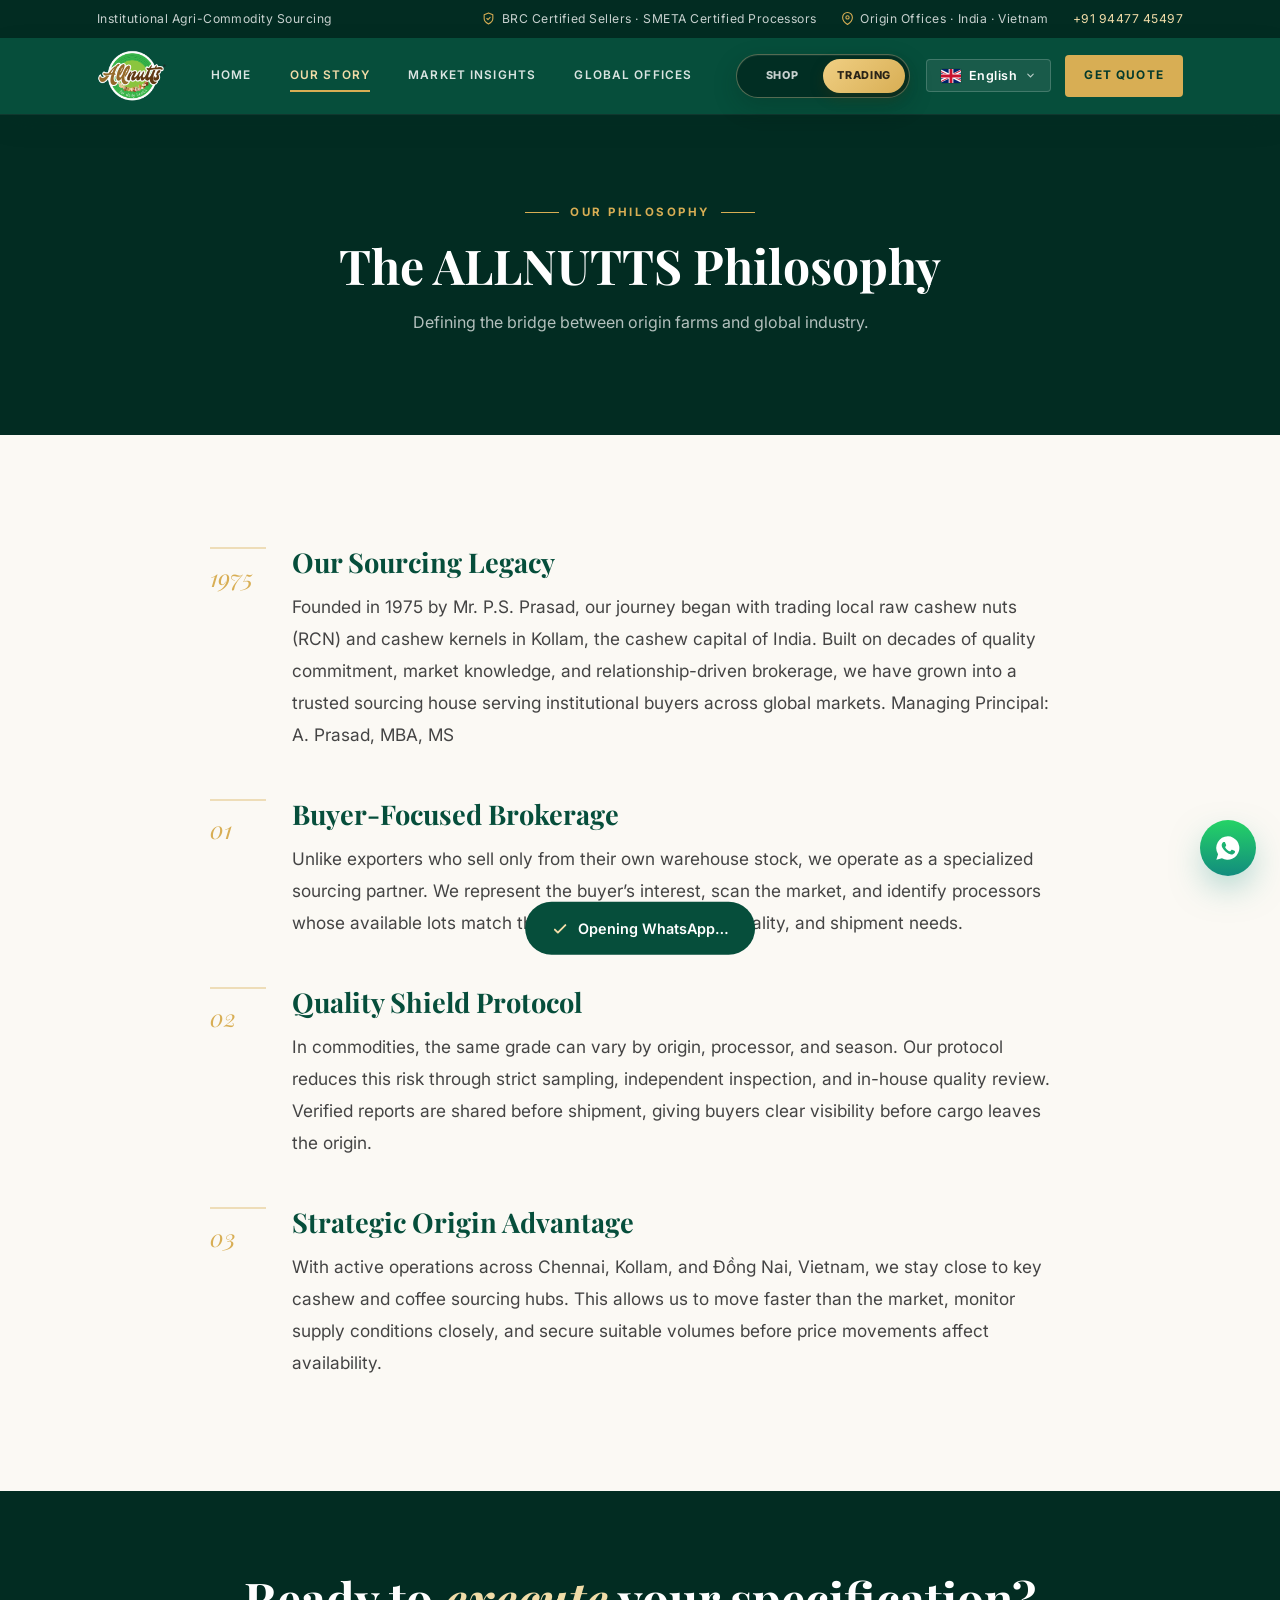
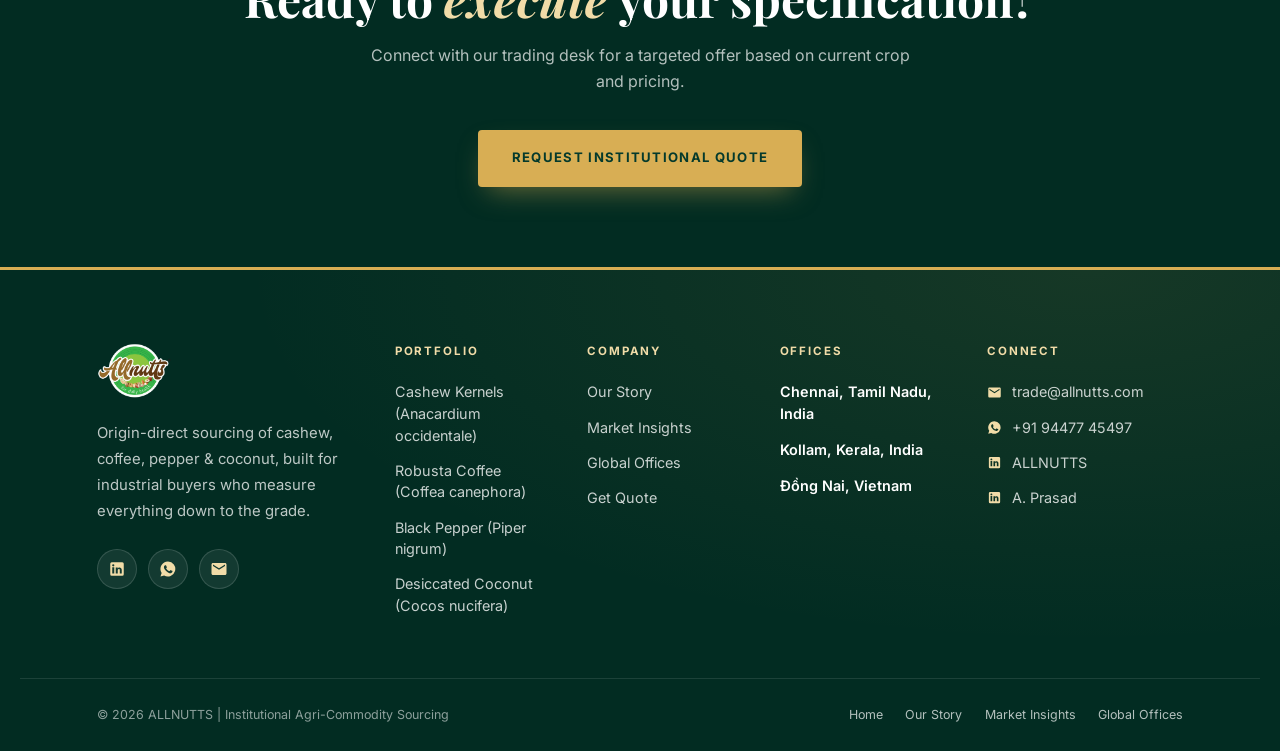
==== commit 95c054c5: "Polish multilingual content and RTL contact display" ====
--- a/about.html
+++ b/about.html
@@ -4,14 +4,14 @@
   <meta charset="UTF-8" />
   <meta name="viewport" content="width=device-width, initial-scale=1.0" />
   <title>Our Story | ALLNUTTS</title>
-  <meta name="description" content="The Allnutts philosophy — origin-direct brokers representing the buyer's interest across cashew, coffee, pepper and coconut." />
+  <meta name="description" content="Learn about ALLNUTTS, our sourcing legacy since 1975 and our buyer-focused commodity brokerage model." />
   <meta name="theme-color" content="#022c22" />
-  <link rel="stylesheet" href="style.css?v=20260713.1" />
+  <link rel="stylesheet" href="style.css?v=20260713.2" />
   <link rel="icon" href="logo.png" />
   <link rel="preconnect" href="https://fonts.googleapis.com" />
   <link rel="preconnect" href="https://fonts.gstatic.com" crossorigin />
 </head>
-<body>
+<body data-page="about">
   <div class="topbar">
     <div class="topbar-inner">
       <span data-i18n="top_tag">Institutional Agri-Commodity Sourcing</span>
@@ -26,7 +26,7 @@
     <div class="nav-container">
       <div class="logo-container"><a href="index.html"><img src="logo.png" alt="ALLNUTTS" /></a></div>
       <div class="nav-links" id="navLinks">
-        <div class="mobile-portal-switch" dir="ltr" aria-label="ALLNUTTS destinations">
+        <div class="mobile-portal-switch" dir="ltr" aria-label="ALLNUTTS destinations" data-i18n-aria="aria_destinations">
           <a href="https://www.allnutts.com" target="_blank" rel="noopener" data-i18n="portal_shop">Shop</a>
           <a href="https://www.prasadcashew.com" class="is-active" data-i18n="portal_trading">Trading</a>
         </div>
@@ -36,20 +36,20 @@
         <a href="contact.html" data-i18n="nav_contact">Global Offices</a>
         <a href="index.html#quote" class="btn-gold mobile-only" data-i18n="nav_quote">Get Quote</a>
       </div>
-      <div class="portal-switch" dir="ltr" aria-label="ALLNUTTS destinations">
+      <div class="portal-switch" dir="ltr" aria-label="ALLNUTTS destinations" data-i18n-aria="aria_destinations">
         <a class="portal-option" href="https://www.allnutts.com" target="_blank" rel="noopener" data-i18n="portal_shop">Shop</a>
         <a class="portal-option is-active" href="https://www.prasadcashew.com" data-i18n="portal_trading">Trading</a>
       </div>
       <div class="nav-actions">
         <div class="lang" id="lang">
-          <button class="lang-btn" id="langBtn" aria-label="Select language">
+          <button class="lang-btn" id="langBtn" aria-label="Select language" data-i18n-aria="aria_language">
             <span class="lang-flag" id="langFlag"></span><span id="langLabel">EN</span>
             <svg viewBox="0 0 24 24" fill="none" stroke="currentColor" stroke-width="2.4" stroke-linecap="round"><path d="m6 9 6 6 6-6"/></svg>
           </button>
           <div class="lang-menu" id="langMenu" role="menu"></div>
         </div>
         <a href="index.html#quote" class="btn-quote-sm" data-i18n="nav_quote">Get Quote</a>
-        <button class="nav-toggle" id="navToggle" aria-label="Menu" aria-controls="navLinks"><span></span><span></span><span></span></button>
+        <button class="nav-toggle" id="navToggle" aria-label="Menu" aria-controls="navLinks" data-i18n-aria="aria_menu"><span></span><span></span><span></span></button>
       </div>
     </div>
   </nav>
@@ -58,7 +58,7 @@
   <!-- page header band -->
   <section class="cta-band" style="padding:5rem 6% 4rem;">
     <span class="eyebrow center" style="justify-content:center; margin-bottom:1rem;" data-i18n="about_eyebrow">Our Philosophy</span>
-    <h2 data-i18n="about_h2">The Allnutts Philosophy</h2>
+    <h2 data-i18n="about_h2">The ALLNUTTS Philosophy</h2>
     <p data-i18n="about_p">Defining the bridge between origin farms and global industry.</p>
   </section>
 
@@ -145,7 +145,7 @@
     <svg viewBox="0 0 24 24"><path fill-rule="evenodd" clip-rule="evenodd" d="M17.5 14.4c-.3-.1-1.7-.8-1.9-.9-.3-.1-.5-.1-.6.1-.2.3-.7.9-.9 1.1-.2.2-.3.2-.6.1-.3-.1-1.2-.5-2.3-1.4-.9-.8-1.5-1.7-1.6-2-.2-.3 0-.4.1-.5.1-.1.3-.3.4-.5.1-.2.2-.3.3-.5.1-.2 0-.4 0-.5-.1-.1-.6-1.5-.9-2.1-.2-.5-.5-.4-.6-.4h-.5c-.2 0-.5.1-.8.4-.3.3-1 1-1 2.4s1 2.8 1.2 3c.2.2 2 3 4.8 4.2 1.7.7 2.3.8 3.2.6.5-.1 1.7-.7 2-1.4.2-.7.2-1.2.2-1.4-.1-.1-.3-.2-.5-.3zM12 2a10 10 0 0 0-8.5 15.3L2 22l4.8-1.3A10 10 0 1 0 12 2z"/></svg>
   </a>
   <div class="toast" id="toast"><svg viewBox="0 0 24 24" fill="none" stroke="currentColor" stroke-width="2.5" stroke-linecap="round" stroke-linejoin="round"><path d="m5 13 4 4L19 7"/></svg><span>Opening WhatsApp…</span></div>
-  <script src="i18n.js?v=20260713.1"></script>
-  <script src="script.js?v=20260713.1"></script>
+  <script src="i18n.js?v=20260713.2"></script>
+  <script src="script.js?v=20260713.2"></script>
 </body>
 </html>
--- a/style.css
+++ b/style.css
@@ -54,6 +54,12 @@
 }
 body[dir="rtl"] { font-family: 'Noto Sans Arabic', 'Inter', sans-serif; }
 body[dir="rtl"] .flip { transform: scaleX(-1); }
+body[dir="rtl"] .topbar a[href^="https://wa.me/"],
+body[dir="rtl"] .footer-connect-col a:is([href^="https://wa.me/"], [href^="mailto:"]),
+body[dir="rtl"] .cm-value {
+  direction: ltr;
+  unicode-bidi: isolate;
+}
 body.lang-zh { font-family: 'Noto Sans SC', 'Inter', sans-serif; }
 body.lang-hi { font-family: 'Noto Sans Devanagari', 'Inter', sans-serif; }
 body.lang-ja { font-family: 'Noto Sans JP', 'Inter', sans-serif; }
@@ -1383,6 +1389,7 @@
   }
   body[dir="rtl"] .nav-links { transform: translateX(-100%); }
   .nav-links.open { transform: translateX(0); }
+  body[dir="rtl"] .nav-links.open { transform: translateX(0); }
 
   .nav-links > a {
     align-items: center;
